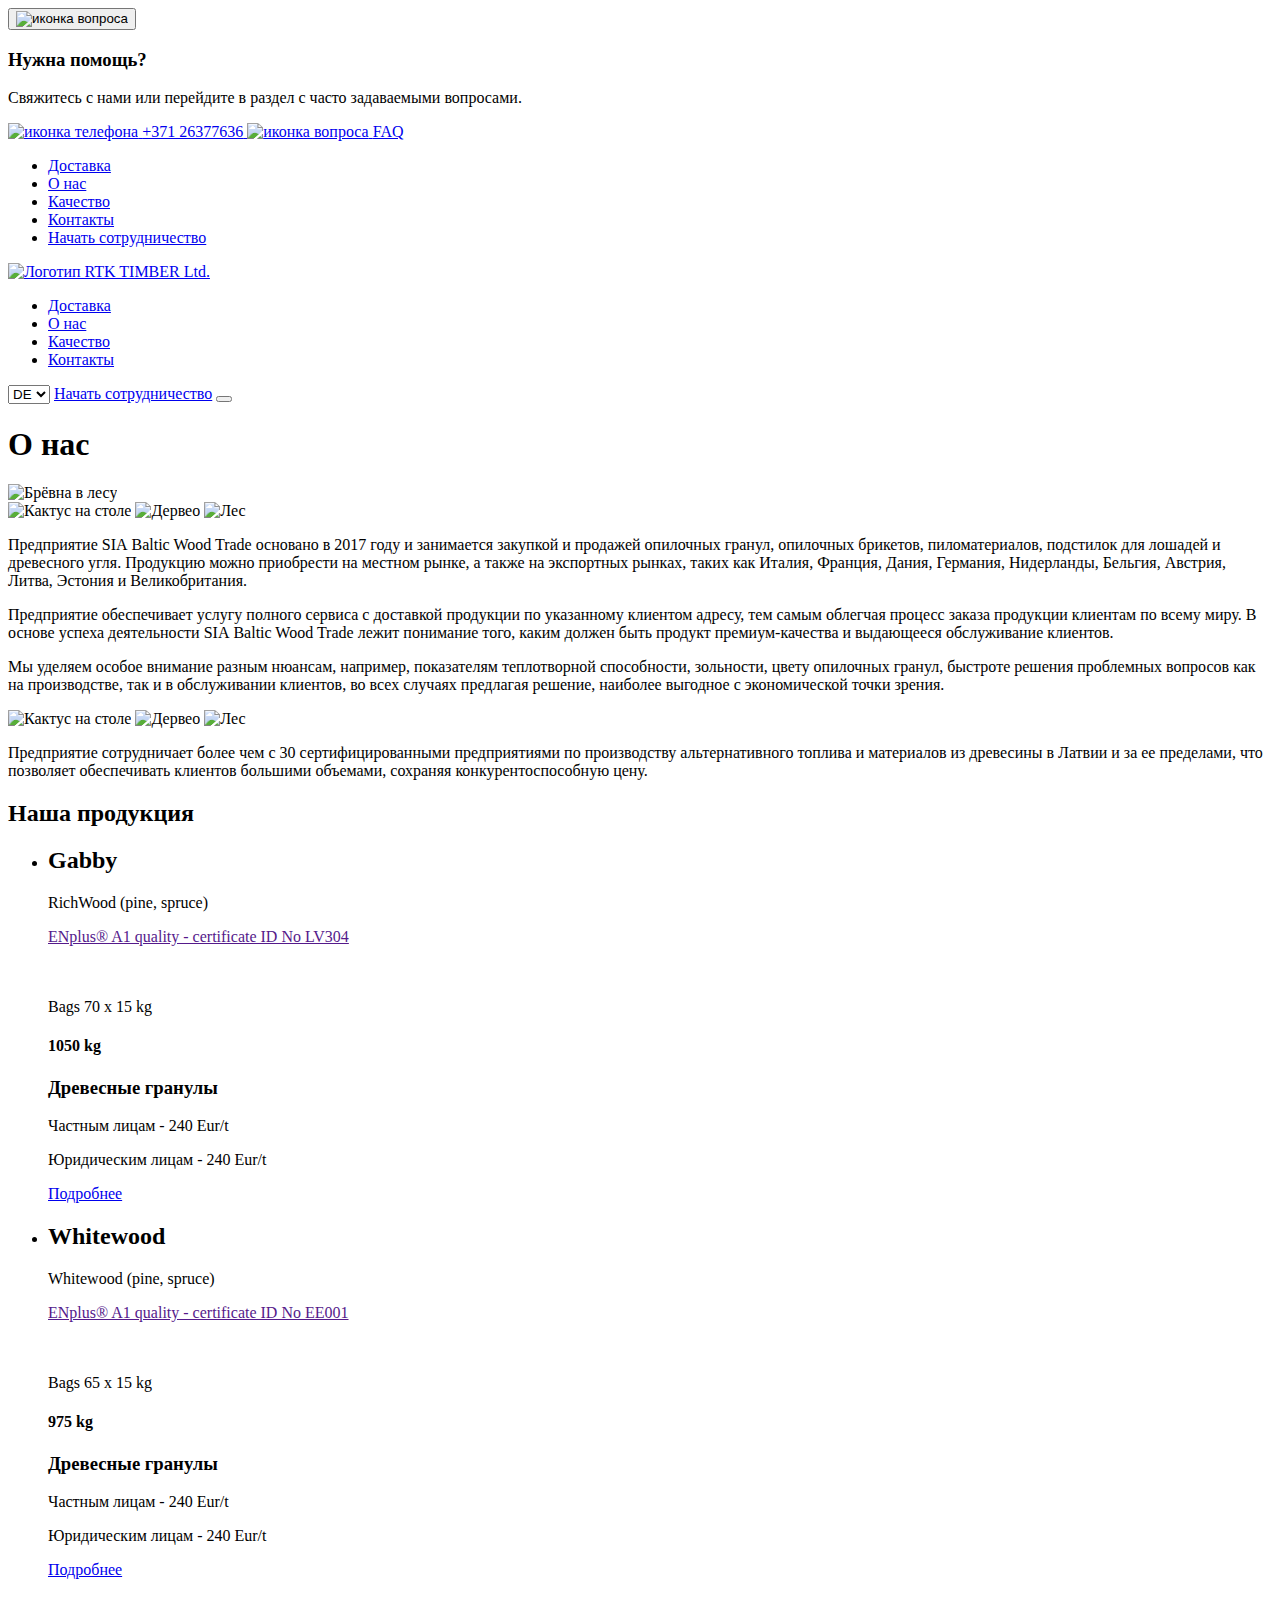
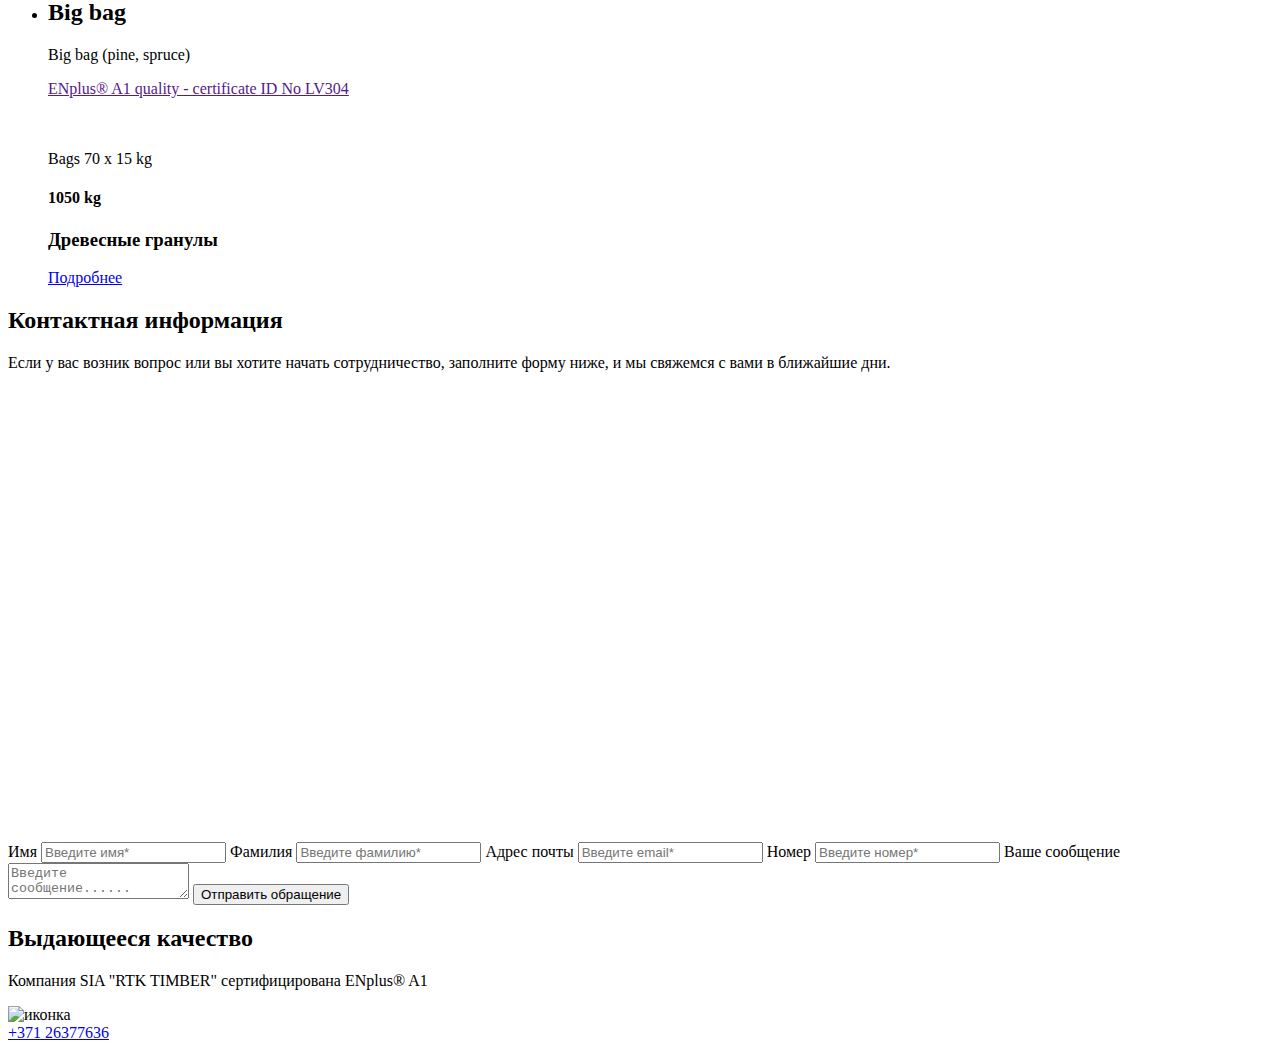
==== about.html @ a5837cf3 "Add files via upload" ====
<!DOCTYPE html>
<html lang="ru">
<head>
  <meta charset="UTF-8">
  <meta name="viewport" content="width=device-width, initial-scale=1.0">
  <title>RTK TIMBER Ltd.</title>
  <link rel="stylesheet" href="css/vars.css">
  <link rel="stylesheet" href="css/global.css">
  <link rel="stylesheet" href="css/about.css">
</head>
<body>
  <button class="btn-pop-up">
    <img src="images/icons/question.svg" alt="иконка вопроса">
  </button>
  <div class="pop-up">
    <div class="pop-up__inner">
     <h3 class="pop-up__title lng-trans-51">Нужна помощь?</h3>
      <p class="pop-up__text lng-trans-52">Свяжитесь с нами или перейдите в раздел с часто задаваемыми вопросами.</p>
      <div class="pop-up__links">
        <a class="pop-up__link pop-up__link-tel" href="tel:+37126377636">
          <span>
            <img src="images/icons/phone.svg" alt="иконка телефона">
          </span>
          <span>+371 26377636</span>
        </a>
        <a class="pop-up__link pop-up__link-faq" href="faq.html">
          <span>
            <img src="images/icons/question.svg" alt="иконка вопроса">
          </span>
          <span>FAQ</span>
        </a>
      </div>
    </div>
  </div>
  <div class="mobile-menu">
    <nav class="mobile-menu__inner">
      <ul class="header__nav-list--mobile">
        <li>
          <a class="header__nav-link" href="delivery.html">Доставка</a>
        </li>
        <li>
          <a class="header__nav-link" href="about.html">О нас</a>
        </li>
        <li>
          <a class="header__nav-link" href="quality.html">Качество</a>
        </li>
        <li>
          <a class="header__nav-link" href="contacts.html">Контакты</a>
        </li>
        <li>
          <a class="header__nav-btn--mobile" href="cooperation.html">Начать сотрудничество</a>
        </li>
      </ul>
    </nav>
  </div>
  <header class="header d-center-between">
    <a href="index.html">
      <img src="images/logo.svg" alt="Логотип RTK TIMBER Ltd." width="102" height="60">
    </a>
    <nav class="d-center">
      <ul class="header__nav-list d-center-between">
        <li>
          <a class="header__nav-link lng-Delivery" href="delivery.html">Доставка</a>
        </li>
        <li>
          <a class="header__nav-link lng-About" href="about.html">О нас</a>
        </li>
        <li>
          <a class="header__nav-link lng-Quality" href="quality.html">Качество</a>
        </li>
        <li>
          <a class="header__nav-link lng-Contacts" href="contacts.html">Контакты</a>
        </li>
      </ul>
      <select class="change-lang select">
        <option value="de">DE</option>
        <option value="ru">RU</option>
        <option value="lv">LV</option>
        <option value="it">IT</option>

    </select>
      <a  class="header__nav-btn lng-Start_cooperation" href="cooperation.html">Начать сотрудничество</a>
      <!-- <div>
        <select  class="header__nav-select" name="lang" id="select-lang">
          <option value="RU">RU</option>
          <option value="EN">EN</option>
        </select>
        <div class="header__nav-dropdown">0,00</div>
      </div> -->
      <button class="burger-btn">
        <div class="burger-btn__inner">
          <span></span>
          <span></span>
          <span></span>
        </div>
      </button>
    </nav>
  </header>
  <main>
    <section class="main-banner__wrapper section-main">
      <div class="main-banner section-main__banner">
        <h1 class="title-1 main-banner__title lng-trans-39">О нас</h1>
      </div>
      <div class="section-main__content">
        <div class="section-main__content-left">
          <img class="section-main__content-main-image" src="images/products/heir.png" alt="Брёвна в лесу">
          <div class="section-main__content-images">
            <img class="section-main__content-image" src="images/products/photo2.jpg" alt="Кактус на столе">
            <img class="section-main__content-image" src="images/products/fair.png" alt="Дервео">
            <img class="section-main__content-image" src="images/products/photo4.jpg" alt="Лес">
          </div>
        </div>
        <div class="section-main__content-right">
          <p class="section-main__content-text lng-trans-40">
            Предприятие SIA Baltic Wood Trade основано в 2017 году и занимается закупкой и продажей опилочных гранул, опилочных брикетов, пиломатериалов, подстилок для лошадей и древесного угля. Продукцию можно приобрести на местном рынке, а также на экспортных рынках, таких как Италия, Франция, Дания, Германия, Нидерланды, Бельгия, Австрия, Литва, Эстония и Великобритания.
          </p>
          <p class="section-main__content-text lng-trans-41">
            Предприятие обеспечивает услугу полного сервиса с доставкой продукции по указанному клиентом адресу, тем самым облегчая процесс заказа продукции клиентам по всему миру. В основе успеха деятельности SIA Baltic Wood Trade лежит понимание того, каким должен быть продукт премиум-качества и выдающееся обслуживание клиентов.
          </p>
          <p class="section-main__content-text lng-trans-42">
            <span class="text-green">Мы уделяем особое внимание разным нюансам</span>, например, показателям теплотворной способности, зольности, цвету опилочных гранул, быстроте решения проблемных вопросов как на производстве, так и в обслуживании клиентов, во всех случаях предлагая решение, наиболее выгодное с экономической точки зрения.
          </p>
        </div>
        <div class="section-main__content-images section-main__content-images--mobile">
          <img class="section-main__content-image" src="images/products/photo2.jpg" alt="Кактус на столе">
            <img class="section-main__content-image" src="images/products/fair.png" alt="Дервео">
            <img class="section-main__content-image" src="images/products/photo4.jpg" alt="Лес">
        </div>
        <div class="section-main__content-bottom">
          <p class="section-main__content-text lng-trans-43">
            Предприятие сотрудничает более чем с 30 сертифицированными предприятиями по производству альтернативного топлива и материалов из древесины в Латвии и за ее пределами, что позволяет обеспечивать клиентов большими объемами, сохраняя конкурентоспособную цену.
          </p>
        </div>
      </div>
    </section>
    <section class="section-products bg-white">
      <h2 class="title-1 section-products__title lng-Produkte2">Наша продукция</h2>
      <ul class="section-proucts__list products-list">
        <li class="products-list__item">
          <div class="products_list-item">
            <div class="products_list-item-top">
              <div class="products_list-item-top-left">
                <h2 class="lng-trans-53">Gabby</h2>
                <p>RichWood (pine, spruce)</p>
                <a href="">ENplus® A1 quality - certificate ID No LV304</a>
              </div>
              <div class="products_list-item-top-rigth">
                <img src="images/fn-card.png" alt="">
              </div>
   
            </div>
            <div class="products_list-item-mid">
              <div class="products_list-item-mid-left">
                <div class="products_list-item-mid-item">
                  <img src="images/icons/dial-svgrepo-com.svg" alt="">
                  <div class="products_list-item-mid-item-text">
                    <p>Bags 70 x 15 kg</p>
                    <h4>1050 kg</h4>
                  </div>
                </div>
               
              </div>
              
            </div>
            <!-- <div class="products_list-item-bot">
              <button>Request a price</button>
            </div> -->
          </div>
          <div class="products-list__bottom">
            <div>
              <h3 class="products-list__title lng-Holzpellets">Древесные гранулы</h3>
              <p class="products-list__price products-list__price-1 lng-trans-91">Частным лицам - 240 Eur/t</p>
              <p class="products-list__price lng-trans-93">Юридическим лицам - 240 Eur/t</p>
            </div>
            <a class="products-list__link lng-Lasīt" href="cooperation.html">Подробнее</a>
          </div>
        </li>
        <li class="products-list__item">
          <div class="products_list-item">
            <div class="products_list-item-top">
              <div class="products_list-item-top-left">
                <h2 class="lng-whitewood">Whitewood</h2>
                <p>Whitewood (pine, spruce)</p>
                <a href="">ENplus® A1 quality - certificate ID No EE001</a>
              </div>
              <div class="products_list-item-top-rigth">
                <img src="images/products/wh.png" alt="">
              </div>
   
            </div>
            <div class="products_list-item-mid">
              <div class="products_list-item-mid-left">
                <div class="products_list-item-mid-item">
                  <img src="images/icons/dial-svgrepo-com.svg" alt="">
                  <div class="products_list-item-mid-item-text">
                    <p>Bags 65 x 15 kg</p>
                    <h4>975 kg</h4>
                  </div>
                </div>

              </div>
            
            </div>
            <!-- <div class="products_list-item-bot">
              <button>Request a price</button>
            </div> -->
          </div>
          <div class="products-list__bottom">
            <div>
              <h3 class="products-list__title lng-Holzpellets2">Древесные гранулы</h3>
              <p class="products-list__price products-list__price-1 lng-trans-92">Частным лицам - 240 Eur/t</p>
              <p class="products-list__price lng-trans-94">Юридическим лицам - 240 Eur/t</p>
            </div>
            <a class="products-list__link lng-Lasīt2" href="cooperation.html">Подробнее</a>
          </div>
        </li>
        <li class="products-list__item">
          <div class="products_list-item">
            <div class="products_list-item-top">
              <div class="products_list-item-top-left">
                <h2 class="lng-Big_bag">Big bag</h2>
                <p>Big bag (pine, spruce)</p>
                <a href="">ENplus® A1 quality - certificate ID No LV304</a>
              </div>
              <div class="products_list-item-top-rigth">
                <img src="images/products/bg.png" class="products_list-item-top-rigth_img" alt="">
              </div>
   
            </div>
            <div class="products_list-item-mid">
              <div class="products_list-item-mid-left">
                <div class="products_list-item-mid-item">
                  <img src="images/icons/dial-svgrepo-com.svg" alt="">
                  <div class="products_list-item-mid-item-text">
                    <p>Bags 70 x 15 kg</p>
                    <h4>1050 kg</h4>
                  </div>
                </div>
               
              </div>
      
            </div>
   
          </div>
          <div class="products-list__bottom">
            <div>
              <h3 class="products-list__title lng-Holzpellets3">Древесные гранулы</h3>
            </div>
            <a class="products-list__link lng-Lasīt3" href="cooperation.html">Подробнее</a>
          </div>
        </li>
      

      </ul>
    </section>
    <section class="section-contacts">
      <h2 class="title-1 section-contacts__title lng-trans-17">Контактная информация</h2>
      <p class="section-contacts__text lng-trans-18">Если у вас возник вопрос или вы хотите начать сотрудничество, заполните форму ниже, и мы свяжемся с вами в ближайшие дни.</p>
      <div class="section-contacts__content">
        <div class="section-contacts__left">
          <div class="section-contacts__map">
            <iframe src="https://www.google.com/maps/embed?pb=!1m18!1m12!1m3!1d17136.477542936304!2d24.209155720240776!3d56.89257624809044!2m3!1f0!2f0!3f0!3m2!1i1024!2i768!4f13.1!3m3!1m2!1s0x46eed25c996e2869%3A0xe9f9d55bf4d96d21!2zQXRiYWxzcyBpZWxhIDUsIExhdGdhbGVzIHByaWVrxaFwaWxzxJN0YSwgUsSrZ2EsIExWLTEwNjMsINCb0LDRgtCy0LjRjw!5e0!3m2!1sru!2sru!4v1717455332401!5m2!1sru!2sru" width="100%" height="450" style="border:0;" allowfullscreen="" loading="lazy" referrerpolicy="no-referrer-when-downgrade"></iframe>
          </div>
          <!-- <div class="section-contacts__info">
            <div class="section-contacts__info-item">
              <div>
                <img src="images/icons/geo-mark.svg" alt="иконка" width="24" height="28">
              </div>
              <p>Улица Пушкина, дом Колотушкина 182, п. 93</p>
            </div>
            <div class="section-contacts__info-item">
              <div>
                <img src="images/icons/clock.svg" alt="иконка" width="29" height="29">
              </div>
              <div>
                <p><span>ПН-ПТ</span> 08:00 - 17:00</p>
              <p><span>СБ</span>10:00 - 16:00</p>
              </div>
            </div>
          </div> -->
        </div>
        <div class="section-contacts__right">
          <form class="section-contacts__form" method="post" action="/index.php">
            <label>
              <span class="lng-trans-19">Имя</span>
              <input name="name" type="text" placeholder="Введите имя*">
            </label>
            <label>
              <span class="lng-trans-20">Фамилия</span>
              <input type="text" name="fam" placeholder="Введите фамилию*">
            </label>
            <label>
              <span class="lng-trans-21">Адрес почты</span>
              <input type="email" name="gmail" placeholder="Введите email*">
            </label>
            <label>
              <span class="lng-trans-22">Номер</span>
              <input type="tel" name="phone" placeholder="Введите номер*">
            </label>
            <label class="section-contacts__form-message">
              <span class="lng-trans-23">Ваше сообщение</span>
              <textarea name="massage" id="message" placeholder="Введите сообщение......"></textarea>
            </label>
            <button class="section-contacts__form-btn lng-trans-24" type="submit">Отправить обращение</button>
            <input type="hidden" name="act" value="order">
          </form>
        </div>
      </div>
    </section>
  </main>
  <footer class="footer">
    <div>
      <h2 class="title-1 footer__title lng-trans-25">Выдающееся качество</h2>
      <div class="footer_all">
        <p class="footer__text lng-trans-26">Компания SIA "RTK TIMBER" сертифицирована ENplus® A1
        </p>
        <div class="footer__contacts">
          <!-- <div class="footer__contact">
            <div class="footer__contact-icon">
              <img src="images/icons/letter.svg" alt="иконка">
            </div>
            <a href="mailto:dsasdasd@sample.com">dsasdasd@sample.com</a>
          </div> -->
          <div class="footer__contact"> 
            <div class="footer__contact-icon">
              <img src="images/icons/phone-active.svg" alt="иконка">
            </div>
            <a href="tel:+37126377636">+371 26377636</a>
          </div>
          <!-- <div class="footer__contact"> 
            <div class="footer__contact-icon">
              <img src="images/icons/geo-mark.svg" alt="иконка" width="24" height="28">
            </div>
            <div>
              <p>
                SIA "RTK TIMBER"
              </p>
              <p>
                LV40103822821
              </p>
              <p>         
                Stabu iela 62-8 LV 1009
              </p>
            </div>
          </div> -->
        </div>
      </div>
   
    </div>
    <!-- <div class="footer__right-wrapper">
      <div class="footer__right">
        <img src="images/certificate/certificate-4.png" alt="сертификат 4">
        <img src="images/certificate/certificate-3.png" alt="сертификат 3">
        <img src="images/certificate/certificate-2.png" alt="сертификат 2">
        <img src="images/certificate/certificate-1.png" alt="сертификат 1">
      </div>
    </div> -->
  </footer>
  <script src="js/index.js"></script>
  <script src="js/lang.js"></script>
</body>
</html>
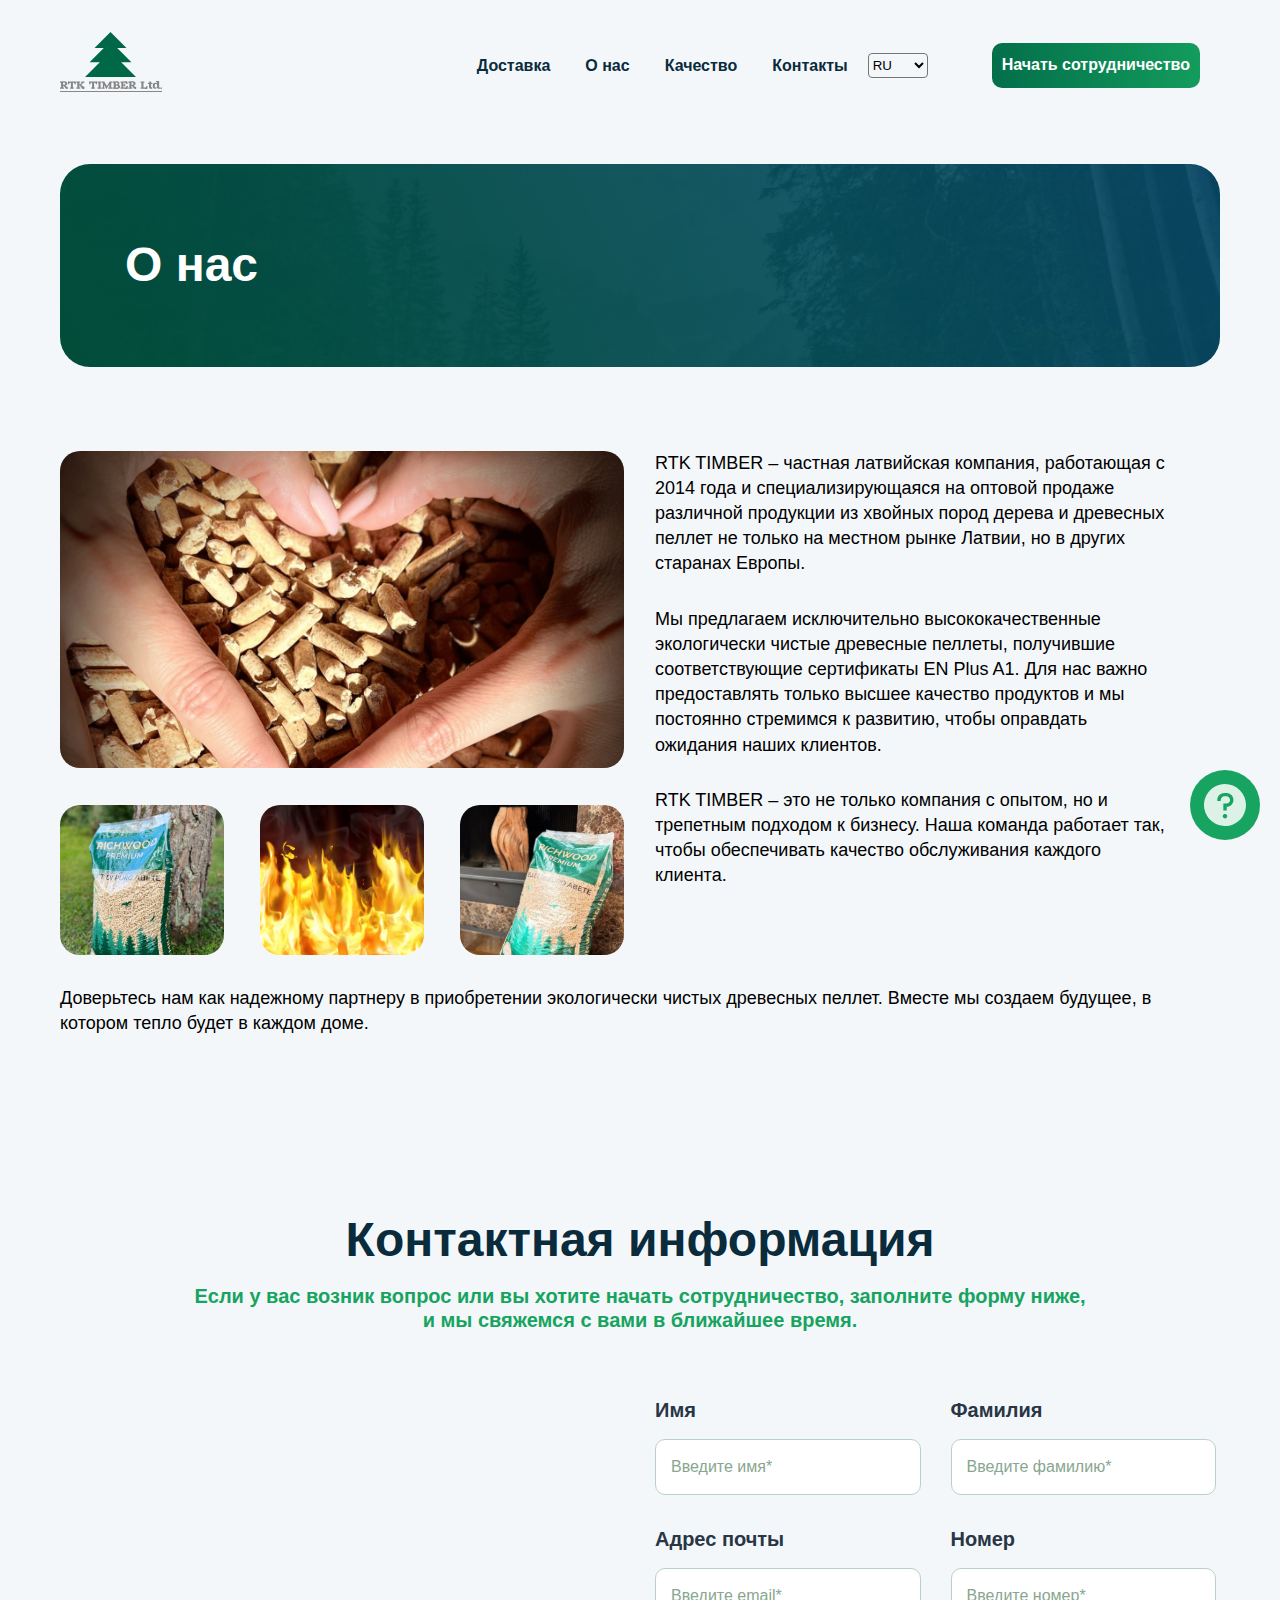
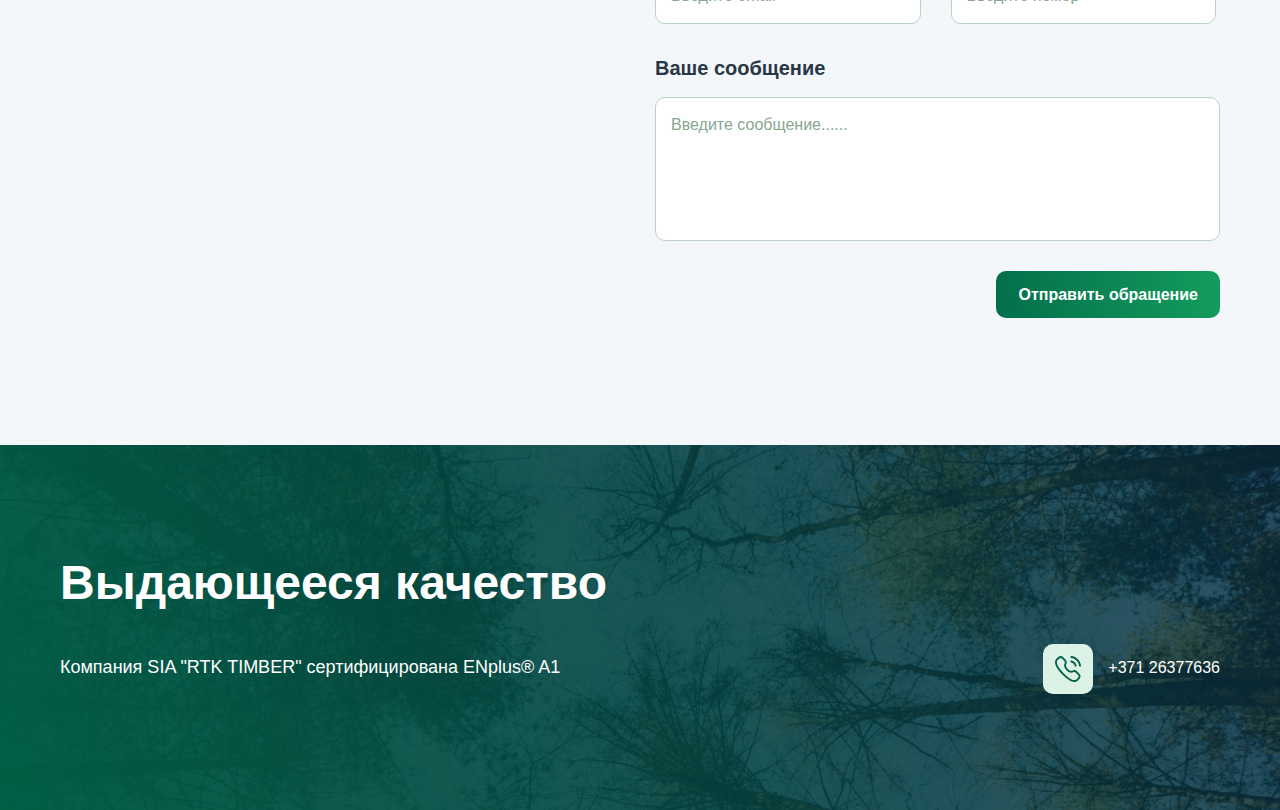
==== commit f7e4ae3a: "Add files via upload" ====
--- a/about.html
+++ b/about.html
@@ -133,133 +133,14 @@
         </div>
       </div>
     </section>
-    <section class="section-products bg-white">
-      <h2 class="title-1 section-products__title lng-Produkte2">Наша продукция</h2>
-      <ul class="section-proucts__list products-list">
-        <li class="products-list__item">
-          <div class="products_list-item">
-            <div class="products_list-item-top">
-              <div class="products_list-item-top-left">
-                <h2 class="lng-trans-53">Gabby</h2>
-                <p>RichWood (pine, spruce)</p>
-                <a href="">ENplus® A1 quality - certificate ID No LV304</a>
-              </div>
-              <div class="products_list-item-top-rigth">
-                <img src="images/fn-card.png" alt="">
-              </div>
-   
-            </div>
-            <div class="products_list-item-mid">
-              <div class="products_list-item-mid-left">
-                <div class="products_list-item-mid-item">
-                  <img src="images/icons/dial-svgrepo-com.svg" alt="">
-                  <div class="products_list-item-mid-item-text">
-                    <p>Bags 70 x 15 kg</p>
-                    <h4>1050 kg</h4>
-                  </div>
-                </div>
-               
-              </div>
-              
-            </div>
-            <!-- <div class="products_list-item-bot">
-              <button>Request a price</button>
-            </div> -->
-          </div>
-          <div class="products-list__bottom">
-            <div>
-              <h3 class="products-list__title lng-Holzpellets">Древесные гранулы</h3>
-              <p class="products-list__price products-list__price-1 lng-trans-91">Частным лицам - 240 Eur/t</p>
-              <p class="products-list__price lng-trans-93">Юридическим лицам - 240 Eur/t</p>
-            </div>
-            <a class="products-list__link lng-Lasīt" href="cooperation.html">Подробнее</a>
-          </div>
-        </li>
-        <li class="products-list__item">
-          <div class="products_list-item">
-            <div class="products_list-item-top">
-              <div class="products_list-item-top-left">
-                <h2 class="lng-whitewood">Whitewood</h2>
-                <p>Whitewood (pine, spruce)</p>
-                <a href="">ENplus® A1 quality - certificate ID No EE001</a>
-              </div>
-              <div class="products_list-item-top-rigth">
-                <img src="images/products/wh.png" alt="">
-              </div>
-   
-            </div>
-            <div class="products_list-item-mid">
-              <div class="products_list-item-mid-left">
-                <div class="products_list-item-mid-item">
-                  <img src="images/icons/dial-svgrepo-com.svg" alt="">
-                  <div class="products_list-item-mid-item-text">
-                    <p>Bags 65 x 15 kg</p>
-                    <h4>975 kg</h4>
-                  </div>
-                </div>
-
-              </div>
-            
-            </div>
-            <!-- <div class="products_list-item-bot">
-              <button>Request a price</button>
-            </div> -->
-          </div>
-          <div class="products-list__bottom">
-            <div>
-              <h3 class="products-list__title lng-Holzpellets2">Древесные гранулы</h3>
-              <p class="products-list__price products-list__price-1 lng-trans-92">Частным лицам - 240 Eur/t</p>
-              <p class="products-list__price lng-trans-94">Юридическим лицам - 240 Eur/t</p>
-            </div>
-            <a class="products-list__link lng-Lasīt2" href="cooperation.html">Подробнее</a>
-          </div>
-        </li>
-        <li class="products-list__item">
-          <div class="products_list-item">
-            <div class="products_list-item-top">
-              <div class="products_list-item-top-left">
-                <h2 class="lng-Big_bag">Big bag</h2>
-                <p>Big bag (pine, spruce)</p>
-                <a href="">ENplus® A1 quality - certificate ID No LV304</a>
-              </div>
-              <div class="products_list-item-top-rigth">
-                <img src="images/products/bg.png" class="products_list-item-top-rigth_img" alt="">
-              </div>
-   
-            </div>
-            <div class="products_list-item-mid">
-              <div class="products_list-item-mid-left">
-                <div class="products_list-item-mid-item">
-                  <img src="images/icons/dial-svgrepo-com.svg" alt="">
-                  <div class="products_list-item-mid-item-text">
-                    <p>Bags 70 x 15 kg</p>
-                    <h4>1050 kg</h4>
-                  </div>
-                </div>
-               
-              </div>
-      
-            </div>
-   
-          </div>
-          <div class="products-list__bottom">
-            <div>
-              <h3 class="products-list__title lng-Holzpellets3">Древесные гранулы</h3>
-            </div>
-            <a class="products-list__link lng-Lasīt3" href="cooperation.html">Подробнее</a>
-          </div>
-        </li>
-      
-
-      </ul>
-    </section>
+ 
     <section class="section-contacts">
       <h2 class="title-1 section-contacts__title lng-trans-17">Контактная информация</h2>
       <p class="section-contacts__text lng-trans-18">Если у вас возник вопрос или вы хотите начать сотрудничество, заполните форму ниже, и мы свяжемся с вами в ближайшие дни.</p>
       <div class="section-contacts__content">
         <div class="section-contacts__left">
           <div class="section-contacts__map">
-            <iframe src="https://www.google.com/maps/embed?pb=!1m18!1m12!1m3!1d17136.477542936304!2d24.209155720240776!3d56.89257624809044!2m3!1f0!2f0!3f0!3m2!1i1024!2i768!4f13.1!3m3!1m2!1s0x46eed25c996e2869%3A0xe9f9d55bf4d96d21!2zQXRiYWxzcyBpZWxhIDUsIExhdGdhbGVzIHByaWVrxaFwaWxzxJN0YSwgUsSrZ2EsIExWLTEwNjMsINCb0LDRgtCy0LjRjw!5e0!3m2!1sru!2sru!4v1717455332401!5m2!1sru!2sru" width="100%" height="450" style="border:0;" allowfullscreen="" loading="lazy" referrerpolicy="no-referrer-when-downgrade"></iframe>
+            <iframe src="https://www.google.com/maps/embed?pb=!1m18!1m12!1m3!1d2179.3280227084438!2d24.215294577461563!3d56.89176417352711!2m3!1f0!2f0!3f0!3m2!1i1024!2i768!4f13.1!3m3!1m2!1s0x46eed25c996e2869%3A0xe9f9d55bf4d96d21!2sAtbalss%20iela%205%2C%20Latgales%20priek%C5%A1pils%C4%93ta%2C%20R%C4%ABga%2C%20LV-1063%2C%20Latvija!5e0!3m2!1slv!2sru!4v1727194681802!5m2!1slv!2sru" width="100%" height="450" style="border:0;" allowfullscreen="" loading="lazy" referrerpolicy="no-referrer-when-downgrade"></iframe>
           </div>
           <!-- <div class="section-contacts__info">
             <div class="section-contacts__info-item">
--- a/css/vars.css
+++ b/css/vars.css
@@ -0,0 +1,59 @@
+:root {
+  --padding-page: 245px;
+  --padding-page-2: 120px;
+  --padding-page-3: 60px;
+  --padding-page-4: 24px;
+  --title-font-size: 48px;
+  --title-font-size-2: 24px;
+  --title-font-size-3: 22px;
+  --title-font-size-4: 20px;
+  --content-font-size: 18px;
+  --content-font-size-2: 14px;
+  --green: #16A460;
+  --green-100: #B9D1C6;
+  --green-200: #DCF2E7;
+  --green-300: #3BB17B;
+  --green-500: #006747;
+  --bg: #F4F7FA;
+  --bg-white: #ffffff;
+  --bg-green: var(--green);
+  --bg-icons: var(--green-200);
+  --icons-color: var(--green-300);
+  --text-dark: #000000;
+  --text-dark-200: #232323;
+  --text-white: #ffffff;
+  --text-blue: #092B3C;
+  --text-blue-dark: #161C2D;
+  --text-green: var(--green);
+  --text-green-dark: var(--green-500);
+  --text-default: var(--text-dark);
+  --text-in-boxes: #88A690;
+  --label-title: #283646;
+  --outer-line: var(--green-100);
+  --gradient: linear-gradient(85.95deg, #00AD5A -16.85%, #009367 117.47%);
+  --gradient-hover: linear-gradient(85.95deg, #02944d -16.85%, #006d4c 117.47%);
+  --gradient-1: linear-gradient(85.95deg, #006747 -16.85%, #16A460 117.47%);
+  --gradient-1-hover: linear-gradient(85.95deg, #014b33 -16.85%, #11804a 117.47%);
+}
+
+@media (max-width: 1599px) {
+  :root {
+    --padding-page: 120px;
+  }
+}
+
+@media (max-width: 1280px) {
+  :root {
+    --padding-page: 60px;
+  }
+}
+@media (max-width: 768px) {
+  :root {
+      --padding-page: 30px;
+  }
+}
+@media (max-width: 540px) {
+  :root {
+      --padding-page: 24px;
+  }
+}--- a/css/global.css
+++ b/css/global.css
@@ -0,0 +1,927 @@
+.d-center {
+  display: flex;
+  align-items: center;
+}
+.d-center-between {
+  display: flex;
+  align-items: center;
+  justify-content: space-between;
+}
+.d-center-center {
+  display: flex;
+  align-items: center;
+  justify-content: center;
+}
+html   {
+  scroll-behavior: smooth;
+}
+a {
+  text-decoration: none;
+}
+
+ul {
+  list-style-type: none;
+  padding: 0;
+  margin: 0;
+}
+
+p,
+h1,h2,h3,h4,h5,h6 {
+  margin: 0;
+  padding: 0;
+}
+
+html {
+  box-sizing: border-box;
+}
+*, *::before, *::after{
+  box-sizing: inherit;
+}
+input[type=search] {
+  box-sizing: border-box;
+}
+
+body {
+  font-family: 'Montserrat', sans-serif;
+  font-weight: 500;
+  font-size: 18px;
+  line-height: 1.4;
+  color: var(--text-default);
+  background-color: var(--bg);
+  margin: 0;
+  padding: 0;
+}
+
+body {
+  display: flex;
+  flex-direction: column;
+  min-height: 100vh;
+}
+
+main {
+  flex-grow: 1;
+}
+
+.text-green {
+  color: var(--text-green);
+}
+
+.text-bold {
+  font-weight: 700;
+}
+
+.title-1 {
+  font-size: 48px;
+  font-weight: 700;
+  line-height: 58.51px;
+  text-align: center;
+}
+.title-1-1 {
+  font-size: 54px;
+}
+.select {
+  margin-left: 20px;
+  width: 60px;
+  height: 25px;
+  background-color: #f4f7fa;
+  border-radius: 4px;
+}
+.title-2 {
+  font-size: 24px;
+  font-weight: 600;
+  line-height: 29.26px;
+  text-align: left;
+}
+
+.title-3 {
+  font-size: 22px;
+  font-weight: 700;
+  line-height: 24px;
+  text-align: left;
+}
+
+.title-4 {
+  font-size: 20px;
+  font-weight: 600;
+  line-height: 22;
+  text-align: left;
+}
+
+.bg-white {
+  background-color: var(--bg-white);
+}
+
+.btn-pop-up {
+  cursor: pointer;
+  border: none;
+  border-radius: 70px;
+  position: fixed;
+  z-index: 2;
+  right: 20px;
+  bottom: 60px;
+  display: flex;
+  align-items: center;
+  justify-content: center;
+  background-color: var(--bg-green);
+  padding: 14px;
+}
+.pop-up {
+  position: absolute;
+  top: 0;
+  left: 0;
+  right: 0;
+  bottom: 0;
+  display: none;
+}
+.pop-up--active {
+  display: block;
+}
+.pop-up__inner {
+  position: fixed;
+  z-index: 2;
+  top: 50%;
+  left: 50%;
+  transform: translate(-50%, -50%);
+  border-radius: 20px;
+  text-align: center;
+  background-color: var(--bg-green);
+  padding: 36px 26px 38px;
+}
+.pop-up__title {
+  font-size: 22px;
+  font-weight: 700;
+  line-height: 27px;
+  color: var(--text-white);
+  margin-bottom: 10px;
+}
+.pop-up__text {
+  font-size: 16px;
+  font-weight: 500;
+  line-height: 20px;
+  color: var(--text-white);
+  max-width: 348px;
+  margin-bottom: 26px;
+}
+.pop-up__links {
+  display: flex;
+  justify-content: center;
+  gap: 10px;
+}
+.pop-up__link {
+  border-radius: 10px;
+  text-transform: uppercase;
+  font-size: 18px;
+  line-height: 18px;
+  display: flex;
+  align-items: center;
+}
+.pop-up__link-tel {
+  color: var(--text-blue);
+  gap: 17px;
+  background-color: var(--bg-white);
+  padding: 8px 9px;
+}
+.pop-up__link-tel img {
+  width: 24px;
+  height: 24px;
+}
+.pop-up__link-faq {
+  color: var(--text-white);
+  gap: 10px;
+  background-color: var(--text-green-dark);
+  padding: 6px 11px;
+}
+.pop-up__link-faq img {
+  width: 20px;
+  height: 20px;
+}
+
+.header {
+  padding: 32px var(--padding-page) 28px;
+  gap: 20px;
+}
+.header__nav-list--mobile,
+.burger-btn {
+  display: none;
+}
+.header__nav-list {
+  list-style-type: none;
+  gap: 35px;
+}
+.header__nav-link {
+  text-align: center;
+  font-size: 16px;
+  font-weight: 600;
+  line-height: 26px;
+  color: var(--text-blue);
+}
+.header__nav-link:hover {
+  text-decoration: underline;
+}
+.header__nav-btn--mobile {
+  display: none;
+}
+.header__nav-btn {
+  cursor: pointer;
+  border: none;
+  border-radius: 10px;
+  font-size: 16px;
+  font-weight: 700;
+  line-height: 19.5px;
+  text-align: center;
+  color: var(--text-white);
+  background: var(--gradient-1);
+  margin-inline: 64px 20px;
+  padding: 12px 10px 14px;
+}
+.header__nav-btn:hover {
+  background: var(--gradient-1-hover);
+}
+.header__nav-select {
+  border: none;
+}
+.header__nav-dropdown {
+}
+
+.footer {
+  text-align: left;
+  color: var(--text-white);
+  /* display: flex;
+  justify-content: space-between; */
+  gap: 25px;
+  padding: 109px var(--padding-page) 82px;
+  background-image: url(../images/bg.png);
+  background-repeat: no-repeat;
+  background-size: cover;
+}
+.footer_all {
+  display: flex;
+  align-items: center;
+  width: 100%;
+  gap: 20px;
+  justify-content: space-between;
+}
+.footer__title {
+  text-align: left;
+  margin-bottom: 31px;
+}
+.footer__text {
+  margin-bottom: 36px;
+}
+.footer__contacts {
+  display: flex;
+  flex-wrap: wrap;
+  gap: 25px;
+}
+.footer__contact {
+  display: flex;
+  align-items: center;
+  gap: 15px;
+  margin-bottom: 34px;
+}
+.footer__contact-icon {
+  border-radius: 10px;
+  width: 50px;
+  height: 50px;
+  display: flex;
+  align-items: center;
+  justify-content: center;
+  background-color: var(--bg-icons);
+  padding: 12px;
+}
+.footer__contact a {
+  font-size: 16px;
+  font-weight: 500;
+  color: var(--text-white);
+}
+.footer__right {
+  border-radius: 10px;
+  display: flex;
+  align-items: start;
+  gap: 10px;
+  background-color: var(--bg-white);
+  padding: 17px 19px 18px;
+}
+
+.info-for-user {
+  padding: 42px var(--padding-page) 57px;
+}
+.info-for-user__main-title {
+  font-size: 24px;
+  font-weight: 700;
+  line-height: 28px;
+  color: var(--text-green);
+}
+.info-for-user__title {
+  font-size: 20px;
+  font-weight: 600;
+  line-height: 24px;
+  margin-bottom: 25px;
+}
+
+.info-for-user__text {
+  font-size: 16px;
+  font-weight: 500;
+  line-height: 20px;
+  margin-bottom: 25px;
+}
+
+.info-for-user__text ul li {
+  font-size: 16px;
+  font-weight: 500;
+  line-height: 20px;
+}
+
+.products-list {
+  display: grid;
+  grid-template-columns: repeat(auto-fit, minmax(255px, 1fr));
+  gap: 30px;
+}
+.products-list__item {
+  border-radius: 42px;
+  border: 1px solid var(--outer-line);
+  background-color: var(--bg-white);
+}
+.products-list__img {
+  width: 100%;
+}
+.products-list__bottom {
+  display: flex;
+  flex-direction: column;
+  justify-content: space-between;
+  padding: 0px 21px 21px;
+  height: 160px;
+}
+.products-list__title {
+  font-size: 18px;
+  font-weight: 600;
+  line-height: 22px;
+  color: var(--text-blue-dark);
+  margin-bottom: 7px;
+}
+.products-list__price {
+  font-weight: 700;
+  font-size: 14px;
+  line-height: 17px;
+  color: var(--text-green);
+  margin-bottom: 30px;
+}
+.products-list__price-1 {
+  margin-bottom: 5px;
+}
+.products-list__link {
+  position: relative;
+  cursor: pointer;
+  border-radius: 10px;
+  font-size: 14px;
+  font-weight: 600;
+  color: var(--text-white);
+  display: block;
+  background: var(--gradient);
+  padding: 10px 16px 11px;
+}
+.products-list__link:hover {
+  background: var(--gradient-hover);
+}
+.products-list__link::after {
+  content: url('../images/icons/arrow-right.svg');
+  position: absolute;
+  right: 15px;
+  top: 50%;
+  transform: translateY(-50%);
+  width: 25px;
+  height: 16px;
+}
+
+.main-banner__wrapper {
+  padding: 37px var(--padding-page);
+}
+.main-banner {
+  border-radius: 30px;
+  border: none;
+  background-image: url('../images/banner/banner-forest.png');
+  background-repeat: no-repeat;
+  background-size: cover;
+  padding: 72px 65px;
+}
+.main-banner__title {
+  max-width: 665px;
+  text-align: left;
+  color: var(--text-white);
+}
+
+.promo-banner {
+  border-radius: 30px;
+  border: none;
+  background-image: url('../images/bg-banner.png');
+  background-repeat: no-repeat;
+  background-size: cover;
+  padding: 68px 30px 68px 28px;
+}
+.promo-banner__inner {
+  display: flex;
+  align-items: center;
+}
+.promo-banner__content {
+  display: flex;
+  align-items: center;
+}
+.promo-banner__icon {
+  border-radius: 10px;
+  background-color: var(--bg-icons);
+  padding: 23px 20px;
+  margin-right: 29px;
+}
+.promo-banner__icon img {
+  width: 36px;
+  height: 29px;
+}
+.promo-banner__text {
+  flex-grow: 1;
+  color: var(--text-white);
+  margin-right: 76px;
+}
+.promo-banner__text-inner {
+  max-width: 520px;
+}
+.promo-banner__text p {
+  font-size: 14px;
+  font-weight: 500;
+  line-height: 17px;
+  color: var(--green-100);
+  margin-top: 3px;
+}
+.promo-banner__form {
+  max-width: 348px;
+  flex-grow: 1;
+  display: flex;
+  flex-direction: column;
+  gap: 15px;
+}
+.promo-banner__input {
+  border-radius: 10px;
+  border: 1px solid var(--outer-line);
+  color: var(--text-default);
+  background-color: var(--bg-white);
+  padding: 9px 14px 10px;
+}
+.promo-banner__input,
+.promo-banner__input::placeholder {
+  font-size: 14px;
+  font-weight: 400;
+  line-height: 32px;
+}
+.promo-banner__input::placeholder{
+  color: var(--text-in-boxes);
+}
+.promo-banner__link {
+  position: relative;
+  cursor: pointer;
+  border-radius: 10px;
+  font-size: 16px;
+  font-weight: 700;
+  line-height: 19px;
+  color: var(--text-white);
+  background: var(--gradient);
+  padding: 14px 68px 14px 44px;
+}
+.promo-banner__link::after {
+  content: url('../images/icons/arrow-right.svg');
+  position: absolute;
+  right: 55px;
+  top: 50%;
+  transform: translateY(-50%);
+  width: 25px;
+  height: 16px;
+}
+.promo-banner__link:hover {
+  background: var(--gradient-hover);
+}
+
+.section-contacts {
+  padding: 83px var(--padding-page) 127px;
+}
+.section-contacts__title {
+  color: var(--text-blue);
+  margin-bottom: 15px;
+}
+.section-contacts__text {
+  text-align: center;
+  font-size: 20px;
+  font-weight: 600;
+  line-height: 24px;
+  color: var(--text-green);
+  max-width: 896px;
+  margin-inline: auto;
+  margin-bottom: 64px;
+}
+.section-contacts__content {
+  display: flex;
+  gap: 30px;
+}
+.section-contacts__left {
+  width: 49%;
+}
+.section-contacts__map {
+  border-radius: 30px;
+  max-width: 539px;
+  max-height: 427px;
+  overflow: hidden;
+  margin-bottom: 30px;
+}
+.section-contacts__info {
+  display: flex;
+  gap: 30px;
+}
+.section-contacts__info-item {
+  width: calc(50% - 15px);
+  display: flex;
+  align-items: center;
+  gap: 15px;
+}
+.section-contacts__info-item > div:first-child {
+  border-radius: 10px;
+  background-color: var(--bg-icons);
+  display: flex;
+  align-items: center;
+  justify-content: center;
+  width: 50px;
+  height: 50px;
+  padding: 11px;
+}
+.section-contacts__info-item p {
+  font-size: 16px;
+  font-weight: 500;
+  line-height: 19px;
+  color: var(--text-blue);
+}
+.section-contacts__info-item span {
+  color: var(--text-green);
+}
+.section-contacts__right {
+  width: 49%;
+}
+.section-contacts__form {
+  display: flex;
+  flex-wrap: wrap;
+  gap: 30px;
+}
+.section-contacts__form label {
+  width: 47%;
+}
+.section-contacts__form label.section-contacts__form-message {
+  width: 100%;
+  display: flex;
+  flex-direction: column;
+}
+.section-contacts__form span {
+  display: inline-block;
+  font-size: 20px;
+  font-weight: 700;
+  color: var(--label-title);
+  margin-bottom: 15px;
+}
+.section-contacts__form input,
+.section-contacts__form textarea {
+  border-radius: 10px;
+  border: 1px solid var(--outer-line);
+  color: var(--text-default);
+  width: 100%;
+  background-color: var(--bg-white);
+  padding: 11px 15px;
+}
+.section-contacts__form input,
+.section-contacts__form input::placeholder, 
+.section-contacts__form textarea, 
+.section-contacts__form textarea::placeholder {
+  font-family: inherit;
+  font-size: 16px;
+  font-weight: 400;
+  line-height: 32px;
+}
+.section-contacts__form input::placeholder,
+.section-contacts__form textarea::placeholder {
+  color: var(--text-in-boxes);
+}
+.section-contacts__form textarea {
+  resize: none;
+  min-height: 144px;
+}
+.section-contacts__form-btn {
+  cursor: pointer!important;
+  border: none!important;
+  border-radius: 10px!important;
+  font-size: 16px!important;
+  font-weight: 700!important;
+  line-height: 19px!important;
+  text-align: center!important;
+  color: var(--text-white)!important;
+  background: var(--gradient-1)!important;
+  padding: 14px 22px!important;
+  margin-left: auto!important;
+}
+.section-contacts__form-btn:hover {
+  background: var(--gradient-1-hover);
+}
+
+@media (max-width: 1200px) {
+  .section-contacts__form label {
+    width: 100%;
+  }
+  .products_list-item-top-rigth img {
+    max-width: 105px;
+    width: 80px!important;
+    height: 125px!important;
+}
+.products-list{
+  grid-template-columns: repeat(auto-fit, minmax(284px, 1fr));
+}
+}
+@media (max-width: 990px) {
+  .products_list-item-top-left h2 {
+    font-size: 16px!important;
+}
+  .section-contacts__content {
+    flex-direction: column;
+  }
+  .section-contacts__left,
+  .section-contacts__right {
+    width: 100%;
+  }
+  .section-contacts__map {
+    max-width: 100%;
+  }
+  .promo-banner__inner {
+    align-items: flex-start;
+    flex-direction: column;
+    gap: 30px;
+  }
+  .promo-banner__text {
+    margin-right: 0;
+  }
+  .footer {
+    flex-direction: column;
+    gap: 40px;
+  }
+  .header__nav-list,
+  .header__nav-btn {
+    display: none;
+  }
+  .header__nav-list--mobile,
+  .header__nav-btn--mobile,
+  .burger-btn {
+    display: block;
+  }
+  .burger-btn {
+    cursor: pointer;
+    border: none;
+    border-radius: 10px;
+    width: 44px;
+    height: 44px;
+    background-color: var(--bg-icons);
+    padding: 10px;
+  }
+  .burger-btn--active .burger-btn__inner {
+    transform: rotate(90deg);
+  }
+  .burger-btn__inner {
+    display: flex;
+    flex-direction: column;
+    gap: 4px;
+    transform: rotate(0deg);
+    transition: transform 0.3s ease-in;
+  }
+  .burger-btn span {
+    border-radius: 10px;
+    height: 3px;
+    background-color: var(--green-500);
+  }
+  .mobile-menu {
+    position: absolute;
+    top: -300%;
+    right: 0;
+    left: 0;
+    background-color: var(--bg);
+    transition: top 0.4s ease-in-out;
+  }
+  .mobile-menu--active {
+    top: 100px;
+    transition: top 0.4s ease-in-out;
+  }
+  .mobile-menu__inner {
+    padding: 32px var(--padding-page);
+  }
+  .header__nav-list--mobile {
+    display: flex;
+    flex-wrap: wrap;
+    align-items: center;
+    justify-content: flex-end;
+    gap: 25px;
+  }
+  .header__nav-btn--mobile {
+    cursor: pointer;
+    border: none;
+    border-radius: 10px;
+    font-size: 16px;
+    font-weight: 700;
+    line-height: 19.5px;
+    text-align: center;
+    color: var(--text-white);
+    width: 258px;
+    background: var(--gradient-1);
+    padding: 8px 60px;
+  }
+}
+@media (max-width: 768px) {
+        .select{
+      margin-left: 0;
+      margin-right: 10px;
+    }
+  .promo-banner {
+    padding: 40px;
+  }
+  .promo-banner__form {
+    max-width: 100%;
+    width: 100%;
+    display: block;
+  }
+  .promo-banner__input {
+    width: 100%;
+    margin-bottom: 15px;
+  }
+  .promo-banner__link {
+    display: inline-block;
+    width: 100%;
+  }
+}
+@media (max-width: 540px) {
+  body {
+    font-size: 16px;
+  }
+  .title-1 {
+    font-size: 32px;
+    line-height: 38px;
+  }
+  .title-1-1 {
+    font-size: 32px;
+    line-height: 38px;
+  }
+  .title-2 {
+    font-size: 20px;
+    line-height: 24px;
+  }
+
+  .mobile-menu--active {
+    border-bottom-left-radius: 20px;
+    border-bottom-right-radius: 20px;
+    top: 80px;
+  }
+  .header {
+    padding-block: 11px;
+  }
+  .footer {
+    padding-block: 59px 41px;
+  }
+  .footer__title {
+    margin-bottom: 21px;
+  }
+  .footer__text {
+    margin-bottom: 30px;
+  }
+  .footer__right {
+    flex-wrap: wrap;
+  }
+  .footer__contacts {
+    flex-direction: column;
+    gap: 20px;
+  }
+
+  .main-banner {
+    background-position: center;
+    padding: 60px 68px 61px;
+  }
+  .main-banner__title {
+    text-align: center;
+  }
+
+  .promo-banner {
+    padding: 55px 24px 24px;
+  }
+  .promo-banner__content {
+    flex-direction: column;
+    gap: 30px;
+  }
+  .promo-banner__icon {
+    margin-right: 0;
+    padding: 16px 13px 10px;
+  }
+  .promo-banner__text-inner,
+  .promo-banner__text-inner h3 {
+    text-align: center;
+  }
+  .promo-banner__text-inner h3 {
+    margin-bottom: 15px;
+  }
+  .promo-banner__text p {
+    padding-inline: 50px;
+  }
+
+  .section-products {
+    padding-block: 50px 99px;
+  }
+  .section-products__title {
+    text-align-last: left;
+    margin-bottom: 47px;
+  }
+  .section-proucts__list {
+    margin-bottom: 100px;
+  }
+  .products-list__item {
+    border-radius: 20px;
+  }
+  .products-list__img {
+    border-top-left-radius: 20px;
+    border-top-right-radius: 20px;
+    height: 199px;
+    object-fit: cover;
+    object-position: center;
+  }
+  .products-list__bottom {
+    display: flex;
+    justify-content: space-between;
+    padding: 14px 19px 21px 21px;
+  }
+  .products-list__price {
+    margin-bottom: 0;
+  }
+  .products-list__link {
+    font-size: 0px;
+    width: 50px;
+    height: 50px;
+  }
+
+  .section-contacts {
+    padding-block: 80px 66px;
+  }
+  .section-contacts__title {
+    margin-bottom: 27px;
+  }
+  .section-contacts__text {
+    font-size: 16px;
+    line-height: 20px;
+    margin-bottom: 75px;
+  }
+  .section-contacts__content {
+    flex-direction: column-reverse;
+    gap: 80px;
+  }
+  .section-contacts__form span {
+    font-size: 16px;
+    margin-bottom: 9px;
+  }
+  .section-contacts__form input,
+  .section-contacts__form input::placeholder,
+  .section-contacts__form textarea,
+  .section-contacts__form textarea::placeholder {
+    font-size: 14px;
+    line-height: 24px;
+  }
+  .section-contacts__form {
+    gap: 20px;
+  }
+  .section-contacts__form label {
+    width: 47%;
+  }
+  .section-contacts__form-btn {
+    width: 100%!important;
+  }
+  .section-contacts__info {
+    flex-direction: column;
+    gap: 20px;
+  }
+  .section-contacts__info-item {
+    width: 100%;
+  }
+}
+
+@media (max-width: 428px) {
+  .footer__right {
+    column-gap: 48px;
+    row-gap: 28px;
+    padding: 37px 21px 25px;
+    justify-content: space-around;
+  }
+  .products_list-item-mid {
+    display: flex;
+    margin-bottom: 5px!important;
+}
+.products-list__link {
+  margin-left: auto;
+}
+}
+
+@media (max-width: 380px) {
+  .section-contacts__form label {
+    width: 100%;
+  }
+}
--- a/css/about.css
+++ b/css/about.css
@@ -0,0 +1,190 @@
+.section-main {
+  padding-bottom: 91px;
+}
+.section-main__content {
+  display: flex;
+  flex-wrap: wrap;
+  gap: 31px;
+}
+.section-main__banner {
+  margin-bottom: 84px;
+}
+.section-main__content-left {
+  width: calc(50% - 16px);
+}
+.section-main__content-main-image {
+  border-radius: 20px;
+  width: 100%;
+  object-fit: cover;
+  margin-bottom: 30px;
+}
+.section-main__content-images {
+  display: flex;
+  justify-content: space-between;
+}
+.section-main__content-images--mobile {
+  display: none;
+  justify-content: space-between;
+}
+.section-main__content-image {
+  border-radius: 20px;
+  width: 29%;
+  height: 150px;
+  object-fit: cover;
+}
+.section-main__content-right {
+  width: calc(50% - 16px);
+  padding-right: 49px;
+}
+.section-main__content-right .section-main__content-text:not(:last-child) {
+  margin-bottom: 30px;
+}
+.section-main__content-text .text-green {
+  font-weight: 600;
+}
+.section-main__content-bottom {
+  width: 100%;
+}
+
+.section-products {
+  padding: 143px var(--padding-page) 130px;
+}
+
+.section-products__title {
+  margin-bottom: 50px;
+}
+.products_list-item {
+  background-color: #fff;
+  border-radius: 5px;
+  border-radius: 42px 42px 0 0;
+}
+.products_list-item-top {
+    padding-top: 20px;
+    padding-left: 20px;
+    padding-right: 20px;
+    padding-bottom: 10px;
+    display: flex;
+    justify-content: space-between;
+    gap: 20px;
+}
+.products_list-item-top-left h2{
+    font-size: 20px;
+    font-weight: 600;
+    text-transform: uppercase;
+    margin-bottom: 10px;
+}
+.products_list-item-top-left p{
+  font-size: 14px;
+  color: gray;
+  margin-bottom: 30px;
+}
+.products_list-item-top-left a{
+  font-size: 12px;
+  color: orangered;
+  text-decoration: revert;
+
+}
+.products_list-item-top-rigth img{
+  max-width: 105px;
+  width: 105px;
+  object-fit: cover;
+  height: 160px;
+}
+.products_list-item-top-rigth_img {
+  max-width: 190px!important;
+
+}
+.products_list-item-mid {
+  display: flex;
+  margin-bottom: 30px;
+
+}
+.products_list-item-mid-left {
+    border: 1px solid rgba(128, 128, 128, 0.158);
+    border-left: none;
+    border-bottom: none;
+    /* width: 50%; */
+    width: 100%;
+}
+.products_list-item-mid-item {
+  display: flex;
+  padding: 10px;
+  border-bottom: 1px solid rgba(128, 128, 128, 0.158);
+}
+.products_list-item-mid-item img{
+ max-width: 25px;
+ margin-right: 10px;
+}
+.products_list-item-mid-item-text {
+
+}
+.products_list-item-mid-item-text p{
+  font-size: 14px;
+  color: gray;
+}
+.products_list-item-mid-item-text h4{
+  font-size: 14px;
+  font-weight: 400;
+}
+.products_list-item-mid-right {
+  border: 1px solid rgba(128, 128, 128, 0.158);
+  border-left: none;
+  border-right: none;
+  border-bottom: none;
+
+  width: 50%;
+}
+.products_list-item-bot button{
+  font-size: 18px;
+  border-radius: 5px;
+  font-weight: 500;
+  margin: 0 auto;
+  display: flex;
+  align-items: center;
+  justify-content: center;
+  border: 1px solid rgba(128, 128, 128, 0.205);
+  padding: 10px;
+  background-color: #fff;
+  max-width: 250px;
+  width: 100%;
+}
+@media (max-width: 1000px) {
+  .section-main__content {
+    flex-direction: column;
+  }
+  .section-main__content-left {
+    width: 100%;
+  }
+  .section-main__content-right {
+    width: 100%;
+    padding-right: 0;
+  }
+}
+@media (max-width: 540px) {
+  .products_list-item-top-rigth_img {
+    max-width: 140px!important;
+  
+  }
+  .section-main {
+    padding-block: 50px 70px;
+  }
+  .section-main__banner {
+    margin-bottom: 50px;
+  }
+  .section-main__content {
+    gap: 40px;
+  }
+  .section-main__content-main-image {
+    margin-bottom: 0;
+  }
+  .section-main__content-images {
+    display: none;
+  }
+  .section-main__content-images--mobile {
+    display: flex;
+    gap: 8px;
+  }
+  .section-main__content-image {
+    width: 32%;
+  }
+}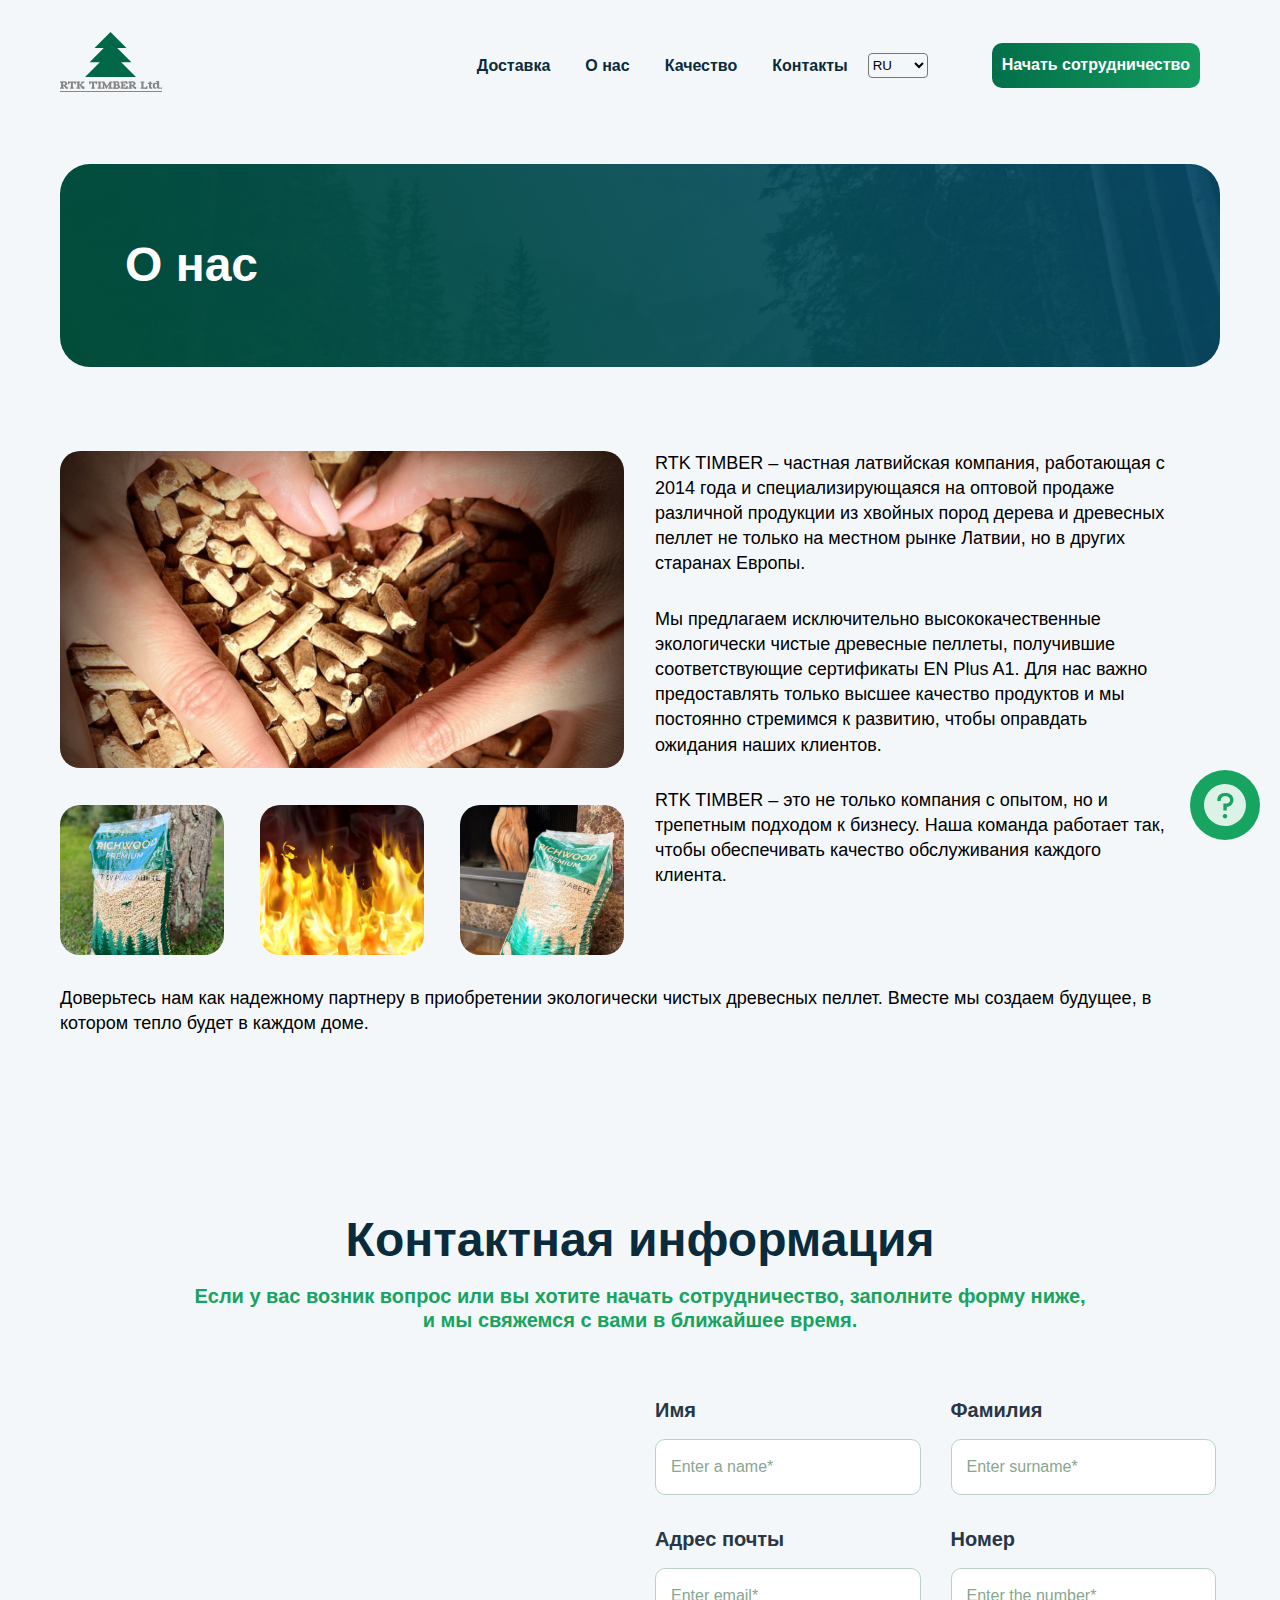
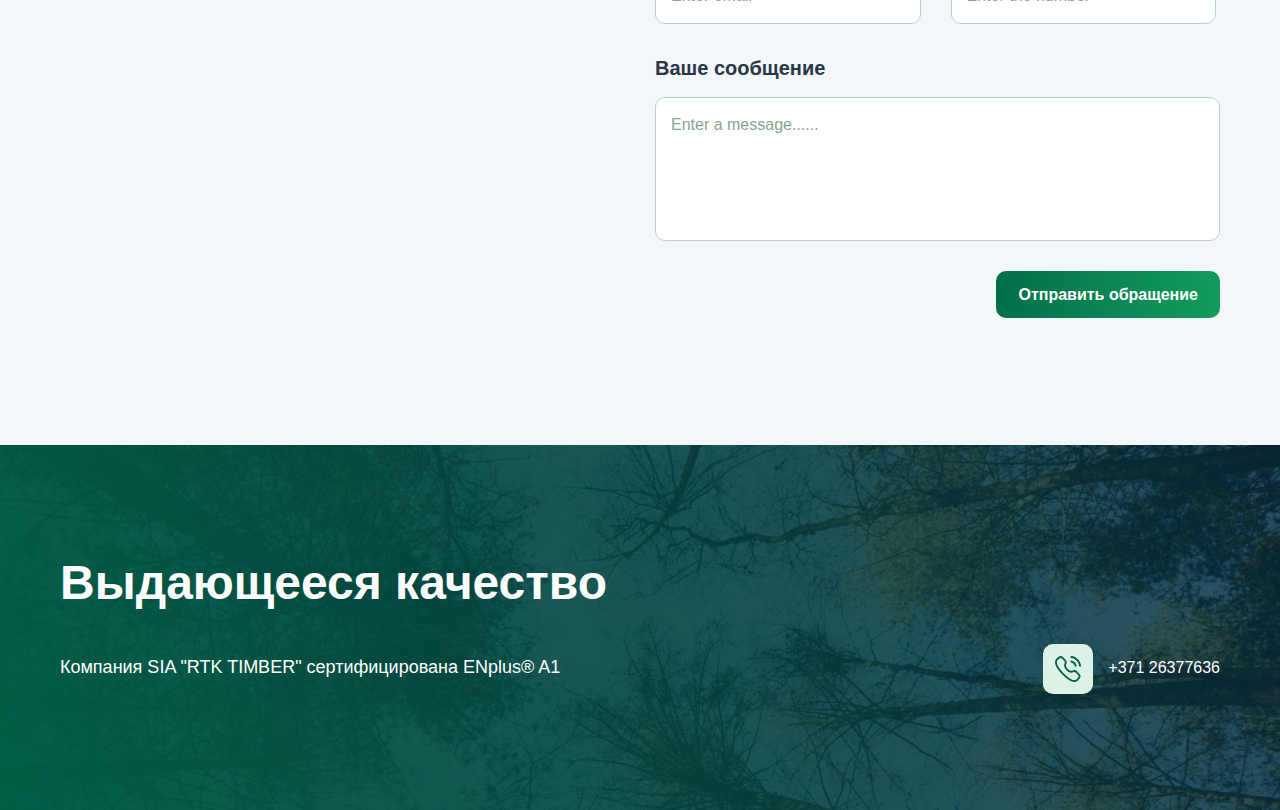
==== commit 5fd8fab2: "Add files via upload" ====
--- a/about.html
+++ b/about.html
@@ -36,19 +36,19 @@
     <nav class="mobile-menu__inner">
       <ul class="header__nav-list--mobile">
         <li>
-          <a class="header__nav-link" href="delivery.html">Доставка</a>
-        </li>
-        <li>
-          <a class="header__nav-link" href="about.html">О нас</a>
-        </li>
-        <li>
-          <a class="header__nav-link" href="quality.html">Качество</a>
-        </li>
-        <li>
-          <a class="header__nav-link" href="contacts.html">Контакты</a>
-        </li>
-        <li>
-          <a class="header__nav-btn--mobile" href="cooperation.html">Начать сотрудничество</a>
+          <a class="header__nav-link lng-Delivery-mob" href="delivery.html">Доставка</a>
+        </li>
+        <li>
+          <a class="header__nav-link lng-About-mob" href="about.html">О нас</a>
+        </li>
+        <li>
+          <a class="header__nav-link lng-Quality-mob" href="quality.html">Качество</a>
+        </li>
+        <li>
+          <a class="header__nav-link lng-Contacts-mob" href="contacts.html">Контакты</a>
+        </li>
+        <li>
+          <a class="header__nav-btn--mobile lng-Start_cooperation-mob" href="index.html#formin">Начать сотрудничество</a>
         </li>
       </ul>
     </nav>
@@ -79,7 +79,7 @@
         <option value="it">IT</option>
 
     </select>
-      <a  class="header__nav-btn lng-Start_cooperation" href="cooperation.html">Начать сотрудничество</a>
+      <a  class="header__nav-btn lng-Start_cooperation" href="index.html#formin">Начать сотрудничество</a>
       <!-- <div>
         <select  class="header__nav-select" name="lang" id="select-lang">
           <option value="RU">RU</option>
@@ -164,23 +164,23 @@
           <form class="section-contacts__form" method="post" action="/index.php">
             <label>
               <span class="lng-trans-19">Имя</span>
-              <input name="name" type="text" placeholder="Введите имя*">
+              <input name="name" type="text" placeholder="Enter a name*">
             </label>
             <label>
               <span class="lng-trans-20">Фамилия</span>
-              <input type="text" name="fam" placeholder="Введите фамилию*">
+              <input type="text" name="fam" placeholder="Enter surname*">
             </label>
             <label>
               <span class="lng-trans-21">Адрес почты</span>
-              <input type="email" name="gmail" placeholder="Введите email*">
+              <input type="email" name="gmail" placeholder="Enter email*">
             </label>
             <label>
               <span class="lng-trans-22">Номер</span>
-              <input type="tel" name="phone" placeholder="Введите номер*">
+              <input type="tel" name="phone" placeholder="Enter the number*">
             </label>
             <label class="section-contacts__form-message">
               <span class="lng-trans-23">Ваше сообщение</span>
-              <textarea name="massage" id="message" placeholder="Введите сообщение......"></textarea>
+              <textarea name="massage" id="message" placeholder="Enter a message......"></textarea>
             </label>
             <button class="section-contacts__form-btn lng-trans-24" type="submit">Отправить обращение</button>
             <input type="hidden" name="act" value="order">
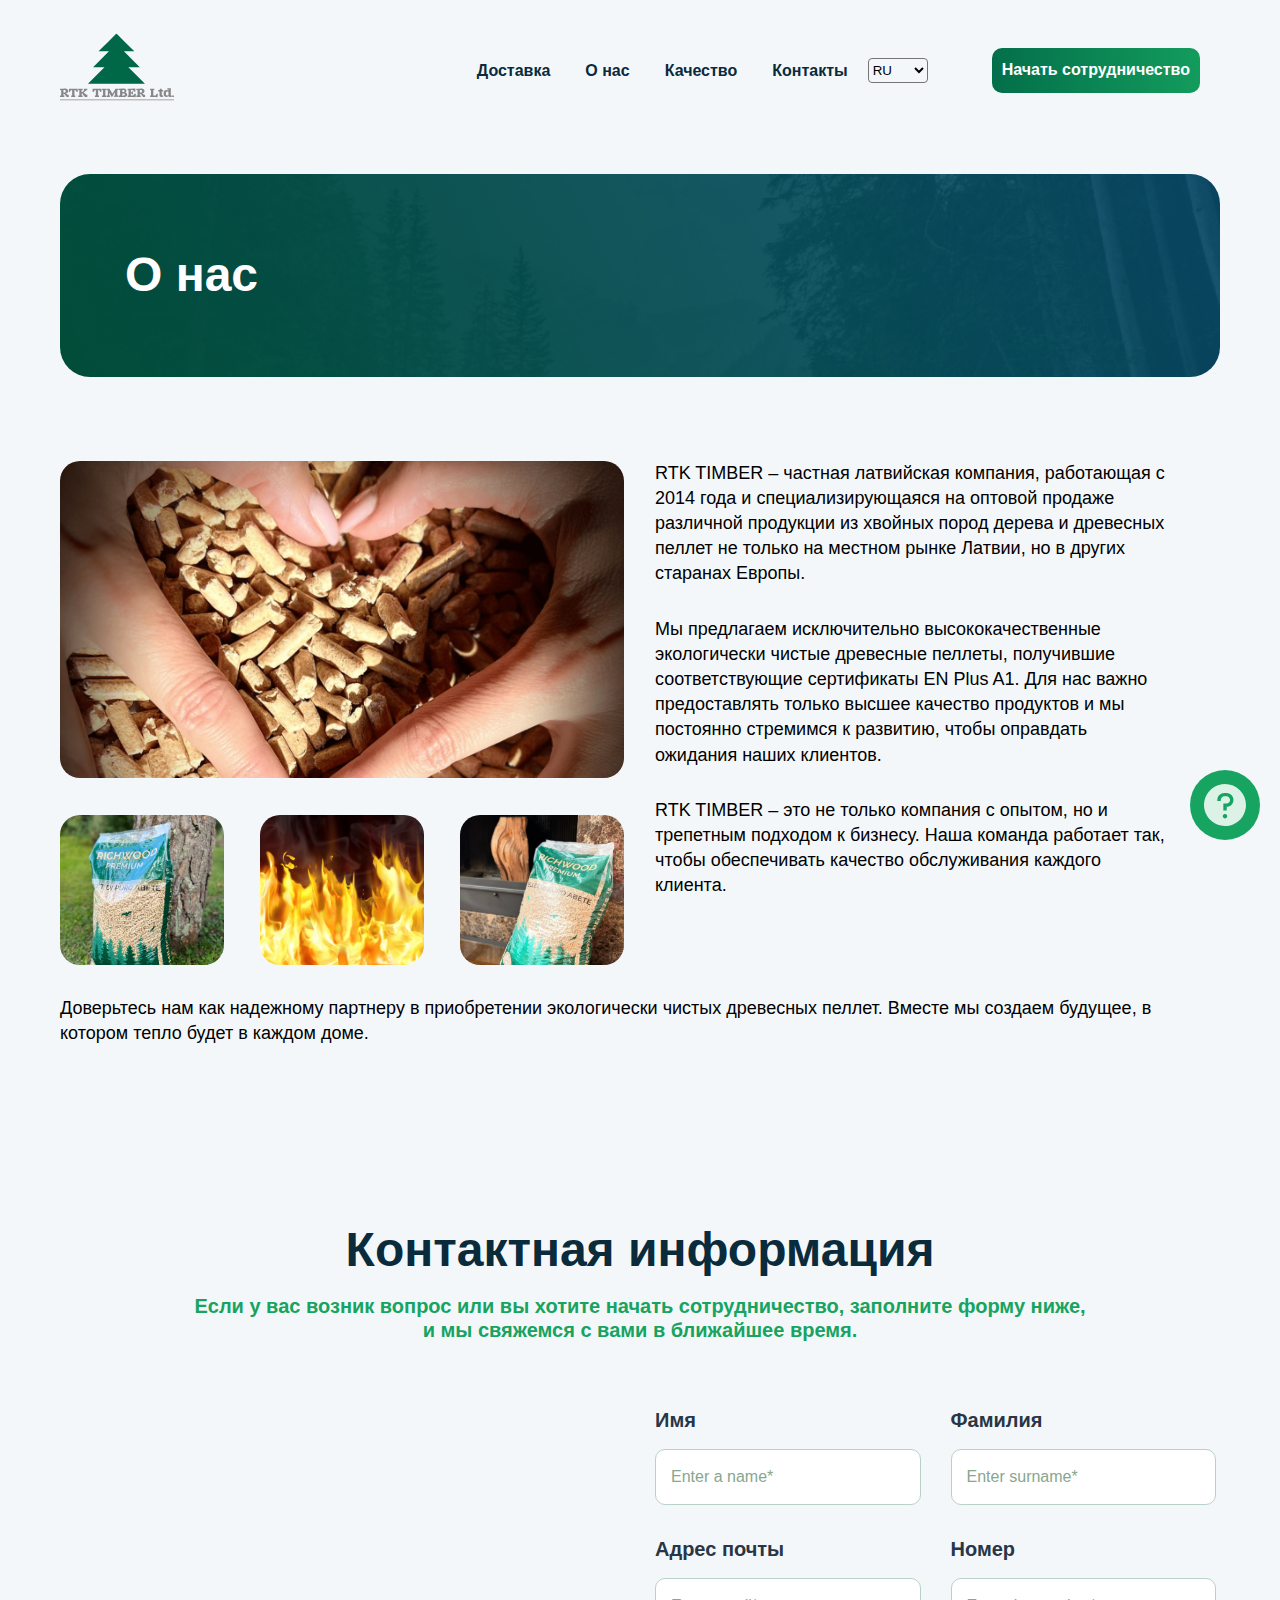
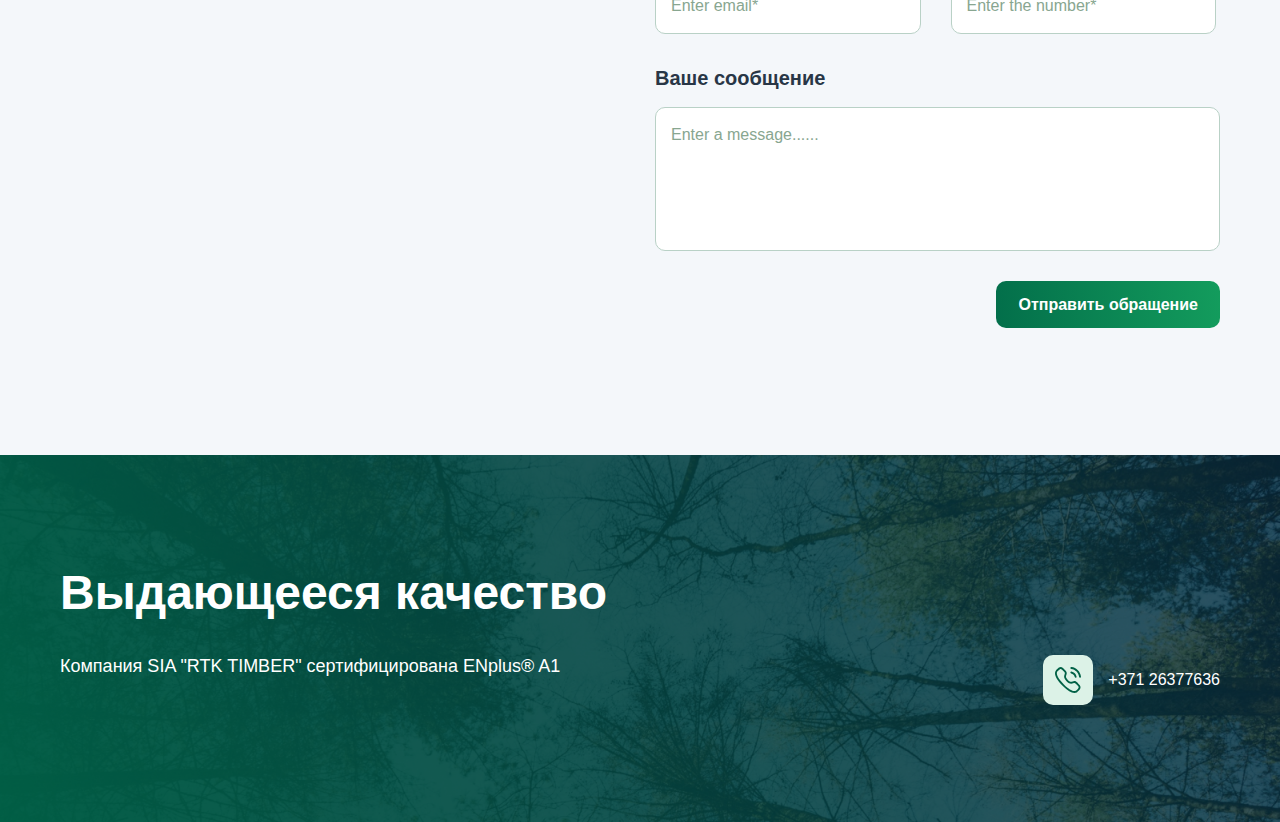
==== commit f30e12f0: "Add files via upload" ====
--- a/about.html
+++ b/about.html
@@ -55,7 +55,7 @@
   </div>
   <header class="header d-center-between">
     <a href="index.html">
-      <img src="images/logo.svg" alt="Логотип RTK TIMBER Ltd." width="102" height="60">
+      <img src="images/logo.svg" alt="Логотип RTK TIMBER Ltd." width="114" height="70">
     </a>
     <nav class="d-center">
       <ul class="header__nav-list d-center-between">
@@ -193,8 +193,11 @@
     <div>
       <h2 class="title-1 footer__title lng-trans-25">Выдающееся качество</h2>
       <div class="footer_all">
-        <p class="footer__text lng-trans-26">Компания SIA "RTK TIMBER" сертифицирована ENplus® A1
-        </p>
+        <div class="footer__text-all">
+          <p class="footer__text lng-trans-26">Компания SIA "RTK TIMBER" сертифицирована ENplus® A1
+          </p>
+          <img src="images/lv324.png" alt="" width="90px">
+        </div>
         <div class="footer__contacts">
           <!-- <div class="footer__contact">
             <div class="footer__contact-icon">
--- a/css/global.css
+++ b/css/global.css
@@ -628,11 +628,7 @@
   .section-contacts__form label {
     width: 100%;
   }
-  .products_list-item-top-rigth img {
-    max-width: 105px;
-    width: 80px!important;
-    height: 125px!important;
-}
+
 .products-list{
   grid-template-columns: repeat(auto-fit, minmax(284px, 1fr));
 }
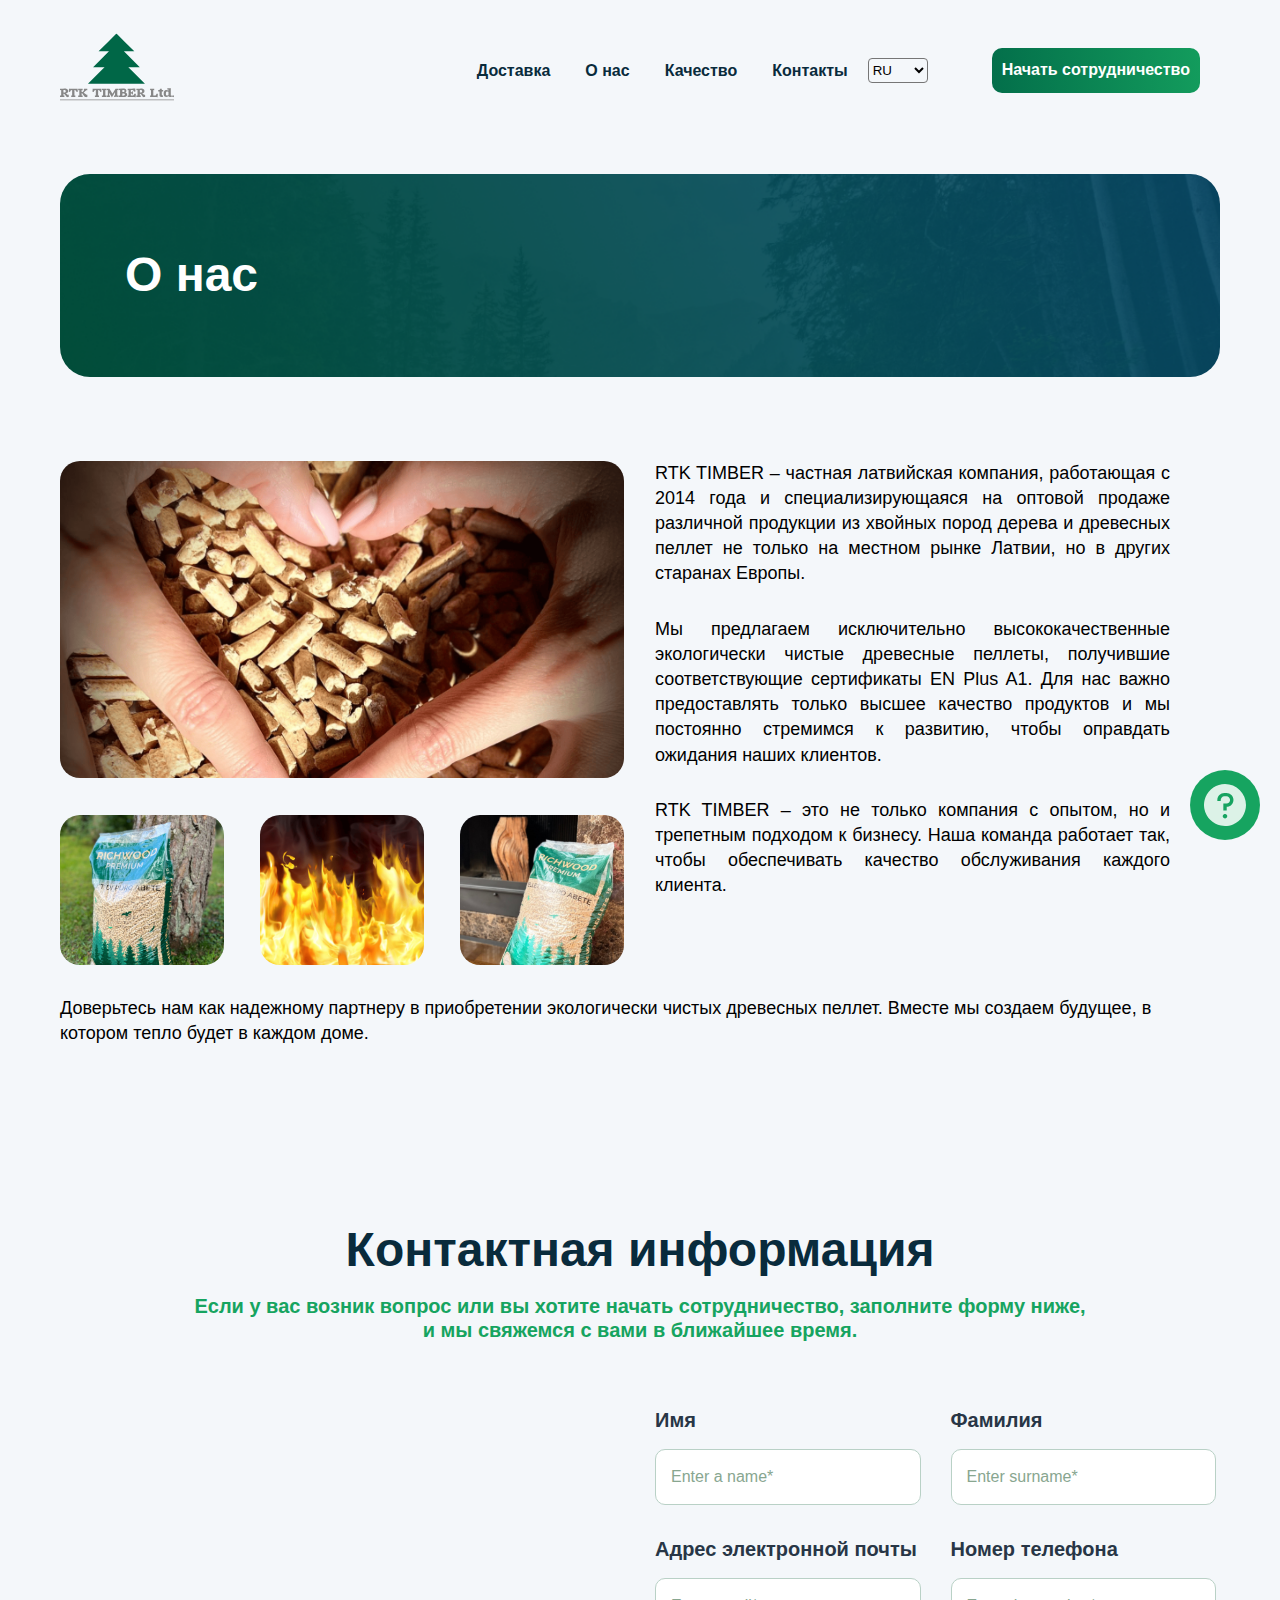
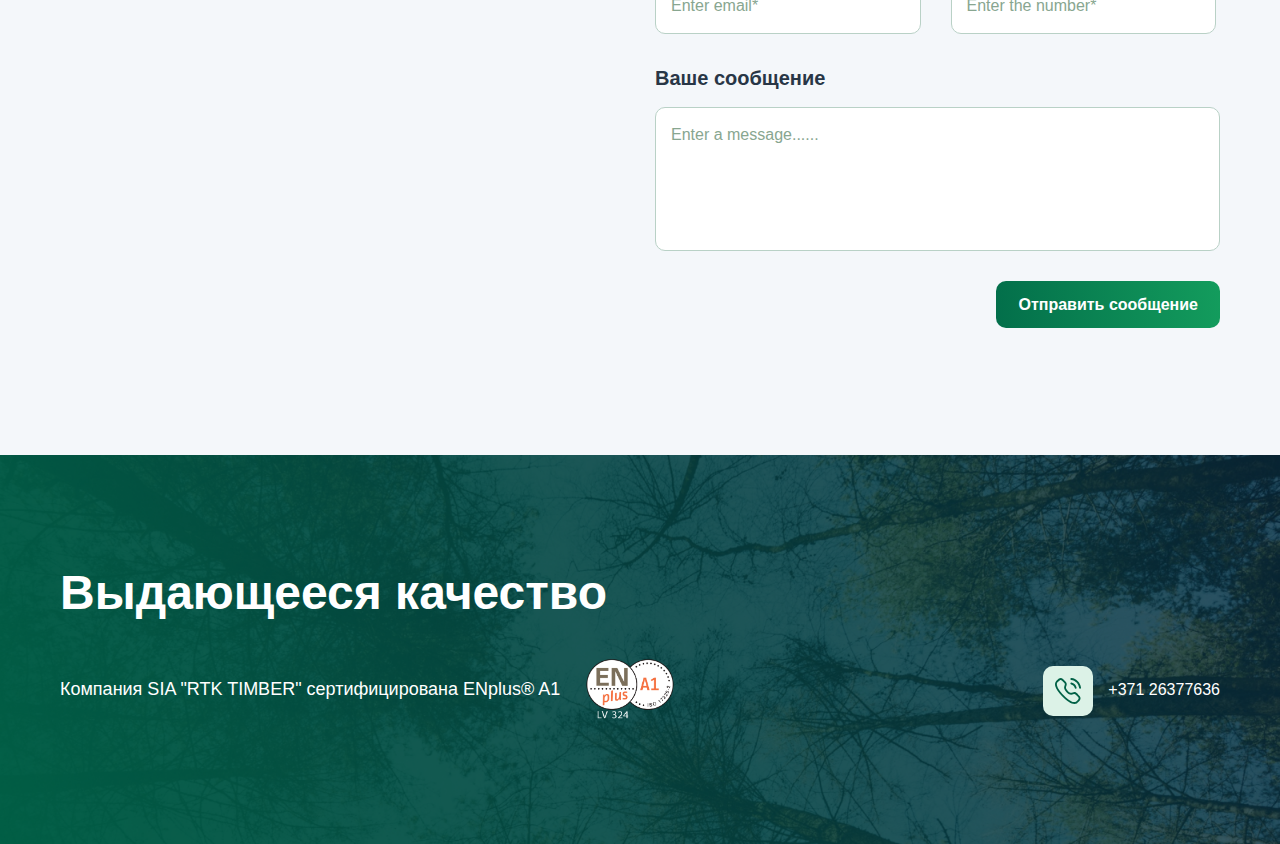
==== commit dd36c862: "Add files via upload" ====
--- a/about.html
+++ b/about.html
@@ -1,5 +1,6 @@
 <!DOCTYPE html>
 <html lang="ru">
+
 <head>
   <meta charset="UTF-8">
   <meta name="viewport" content="width=device-width, initial-scale=1.0">
@@ -8,13 +9,14 @@
   <link rel="stylesheet" href="css/global.css">
   <link rel="stylesheet" href="css/about.css">
 </head>
+
 <body>
   <button class="btn-pop-up">
     <img src="images/icons/question.svg" alt="иконка вопроса">
   </button>
   <div class="pop-up">
     <div class="pop-up__inner">
-     <h3 class="pop-up__title lng-trans-51">Нужна помощь?</h3>
+      <h3 class="pop-up__title lng-trans-51">Нужна помощь?</h3>
       <p class="pop-up__text lng-trans-52">Свяжитесь с нами или перейдите в раздел с часто задаваемыми вопросами.</p>
       <div class="pop-up__links">
         <a class="pop-up__link pop-up__link-tel" href="tel:+37126377636">
@@ -48,7 +50,8 @@
           <a class="header__nav-link lng-Contacts-mob" href="contacts.html">Контакты</a>
         </li>
         <li>
-          <a class="header__nav-btn--mobile lng-Start_cooperation-mob" href="index.html#formin">Начать сотрудничество</a>
+          <a class="header__nav-btn--mobile lng-Start_cooperation-mob" href="index.html#formin">Начать
+            сотрудничество</a>
         </li>
       </ul>
     </nav>
@@ -73,13 +76,13 @@
         </li>
       </ul>
       <select class="change-lang select">
-        <option value="de">DE</option>
+        <!-- <option value="de">DE</option> -->
         <option value="ru">RU</option>
         <option value="lv">LV</option>
-        <option value="it">IT</option>
-
-    </select>
-      <a  class="header__nav-btn lng-Start_cooperation" href="index.html#formin">Начать сотрудничество</a>
+        <!-- <option value="it">IT</option> -->
+
+      </select>
+      <a class="header__nav-btn lng-Start_cooperation" href="index.html#formin">Начать сотрудничество</a>
       <!-- <div>
         <select  class="header__nav-select" name="lang" id="select-lang">
           <option value="RU">RU</option>
@@ -112,35 +115,49 @@
         </div>
         <div class="section-main__content-right">
           <p class="section-main__content-text lng-trans-40">
-            Предприятие SIA Baltic Wood Trade основано в 2017 году и занимается закупкой и продажей опилочных гранул, опилочных брикетов, пиломатериалов, подстилок для лошадей и древесного угля. Продукцию можно приобрести на местном рынке, а также на экспортных рынках, таких как Италия, Франция, Дания, Германия, Нидерланды, Бельгия, Австрия, Литва, Эстония и Великобритания.
+            Предприятие SIA Baltic Wood Trade основано в 2017 году и занимается закупкой и продажей опилочных гранул,
+            опилочных брикетов, пиломатериалов, подстилок для лошадей и древесного угля. Продукцию можно приобрести на
+            местном рынке, а также на экспортных рынках, таких как Италия, Франция, Дания, Германия, Нидерланды,
+            Бельгия, Австрия, Литва, Эстония и Великобритания.
           </p>
           <p class="section-main__content-text lng-trans-41">
-            Предприятие обеспечивает услугу полного сервиса с доставкой продукции по указанному клиентом адресу, тем самым облегчая процесс заказа продукции клиентам по всему миру. В основе успеха деятельности SIA Baltic Wood Trade лежит понимание того, каким должен быть продукт премиум-качества и выдающееся обслуживание клиентов.
+            Предприятие обеспечивает услугу полного сервиса с доставкой продукции по указанному клиентом адресу, тем
+            самым облегчая процесс заказа продукции клиентам по всему миру. В основе успеха деятельности SIA Baltic Wood
+            Trade лежит понимание того, каким должен быть продукт премиум-качества и выдающееся обслуживание клиентов.
           </p>
           <p class="section-main__content-text lng-trans-42">
-            <span class="text-green">Мы уделяем особое внимание разным нюансам</span>, например, показателям теплотворной способности, зольности, цвету опилочных гранул, быстроте решения проблемных вопросов как на производстве, так и в обслуживании клиентов, во всех случаях предлагая решение, наиболее выгодное с экономической точки зрения.
+            <span class="text-green">Мы уделяем особое внимание разным нюансам</span>, например, показателям
+            теплотворной способности, зольности, цвету опилочных гранул, быстроте решения проблемных вопросов как на
+            производстве, так и в обслуживании клиентов, во всех случаях предлагая решение, наиболее выгодное с
+            экономической точки зрения.
           </p>
         </div>
         <div class="section-main__content-images section-main__content-images--mobile">
           <img class="section-main__content-image" src="images/products/photo2.jpg" alt="Кактус на столе">
-            <img class="section-main__content-image" src="images/products/fair.png" alt="Дервео">
-            <img class="section-main__content-image" src="images/products/photo4.jpg" alt="Лес">
+          <img class="section-main__content-image" src="images/products/fair.png" alt="Дервео">
+          <img class="section-main__content-image" src="images/products/photo4.jpg" alt="Лес">
         </div>
         <div class="section-main__content-bottom">
           <p class="section-main__content-text lng-trans-43">
-            Предприятие сотрудничает более чем с 30 сертифицированными предприятиями по производству альтернативного топлива и материалов из древесины в Латвии и за ее пределами, что позволяет обеспечивать клиентов большими объемами, сохраняя конкурентоспособную цену.
+            Предприятие сотрудничает более чем с 30 сертифицированными предприятиями по производству альтернативного
+            топлива и материалов из древесины в Латвии и за ее пределами, что позволяет обеспечивать клиентов большими
+            объемами, сохраняя конкурентоспособную цену.
           </p>
         </div>
       </div>
     </section>
- 
+
     <section class="section-contacts">
       <h2 class="title-1 section-contacts__title lng-trans-17">Контактная информация</h2>
-      <p class="section-contacts__text lng-trans-18">Если у вас возник вопрос или вы хотите начать сотрудничество, заполните форму ниже, и мы свяжемся с вами в ближайшие дни.</p>
+      <p class="section-contacts__text lng-trans-18">Если у вас возник вопрос или вы хотите начать сотрудничество,
+        заполните форму ниже, и мы свяжемся с вами в ближайшие дни.</p>
       <div class="section-contacts__content">
         <div class="section-contacts__left">
           <div class="section-contacts__map">
-            <iframe src="https://www.google.com/maps/embed?pb=!1m18!1m12!1m3!1d2179.3280227084438!2d24.215294577461563!3d56.89176417352711!2m3!1f0!2f0!3f0!3m2!1i1024!2i768!4f13.1!3m3!1m2!1s0x46eed25c996e2869%3A0xe9f9d55bf4d96d21!2sAtbalss%20iela%205%2C%20Latgales%20priek%C5%A1pils%C4%93ta%2C%20R%C4%ABga%2C%20LV-1063%2C%20Latvija!5e0!3m2!1slv!2sru!4v1727194681802!5m2!1slv!2sru" width="100%" height="450" style="border:0;" allowfullscreen="" loading="lazy" referrerpolicy="no-referrer-when-downgrade"></iframe>
+            <iframe
+              src="https://www.google.com/maps/embed?pb=!1m18!1m12!1m3!1d2179.3280227084438!2d24.215294577461563!3d56.89176417352711!2m3!1f0!2f0!3f0!3m2!1i1024!2i768!4f13.1!3m3!1m2!1s0x46eed25c996e2869%3A0xe9f9d55bf4d96d21!2sAtbalss%20iela%205%2C%20Latgales%20priek%C5%A1pils%C4%93ta%2C%20R%C4%ABga%2C%20LV-1063%2C%20Latvija!5e0!3m2!1slv!2sru!4v1727194681802!5m2!1slv!2sru"
+              width="100%" height="450" style="border:0;" allowfullscreen="" loading="lazy"
+              referrerpolicy="no-referrer-when-downgrade"></iframe>
           </div>
           <!-- <div class="section-contacts__info">
             <div class="section-contacts__info-item">
@@ -205,7 +222,7 @@
             </div>
             <a href="mailto:dsasdasd@sample.com">dsasdasd@sample.com</a>
           </div> -->
-          <div class="footer__contact"> 
+          <div class="footer__contact">
             <div class="footer__contact-icon">
               <img src="images/icons/phone-active.svg" alt="иконка">
             </div>
@@ -229,7 +246,7 @@
           </div> -->
         </div>
       </div>
-   
+
     </div>
     <!-- <div class="footer__right-wrapper">
       <div class="footer__right">
@@ -243,4 +260,5 @@
   <script src="js/index.js"></script>
   <script src="js/lang.js"></script>
 </body>
+
 </html>--- a/css/global.css
+++ b/css/global.css
@@ -268,6 +268,15 @@
 .footer__text {
   margin-bottom: 36px;
 }
+
+.footer__text-all {
+  display: flex;
+  align-items: center;
+  gap: 25px;
+}
+.footer__text-all img{
+  margin-bottom: 36px;
+}
 .footer__contacts {
   display: flex;
   flex-wrap: wrap;
@@ -623,7 +632,9 @@
 .section-contacts__form-btn:hover {
   background: var(--gradient-1-hover);
 }
-
+.text-1 {
+  max-width: 1000px;
+}
 @media (max-width: 1200px) {
   .section-contacts__form label {
     width: 100%;
@@ -898,6 +909,14 @@
   .section-contacts__info-item {
     width: 100%;
   }
+  .footer__text-all {
+    flex-direction: column;
+    gap: 0;
+    align-items: start;
+  }
+  .footer__text-all img{
+    margin-bottom: 0;
+  }
 }
 
 @media (max-width: 428px) {
--- a/css/about.css
+++ b/css/about.css
@@ -35,6 +35,7 @@
 .section-main__content-right {
   width: calc(50% - 16px);
   padding-right: 49px;
+  text-align: justify;
 }
 .section-main__content-right .section-main__content-text:not(:last-child) {
   margin-bottom: 30px;
